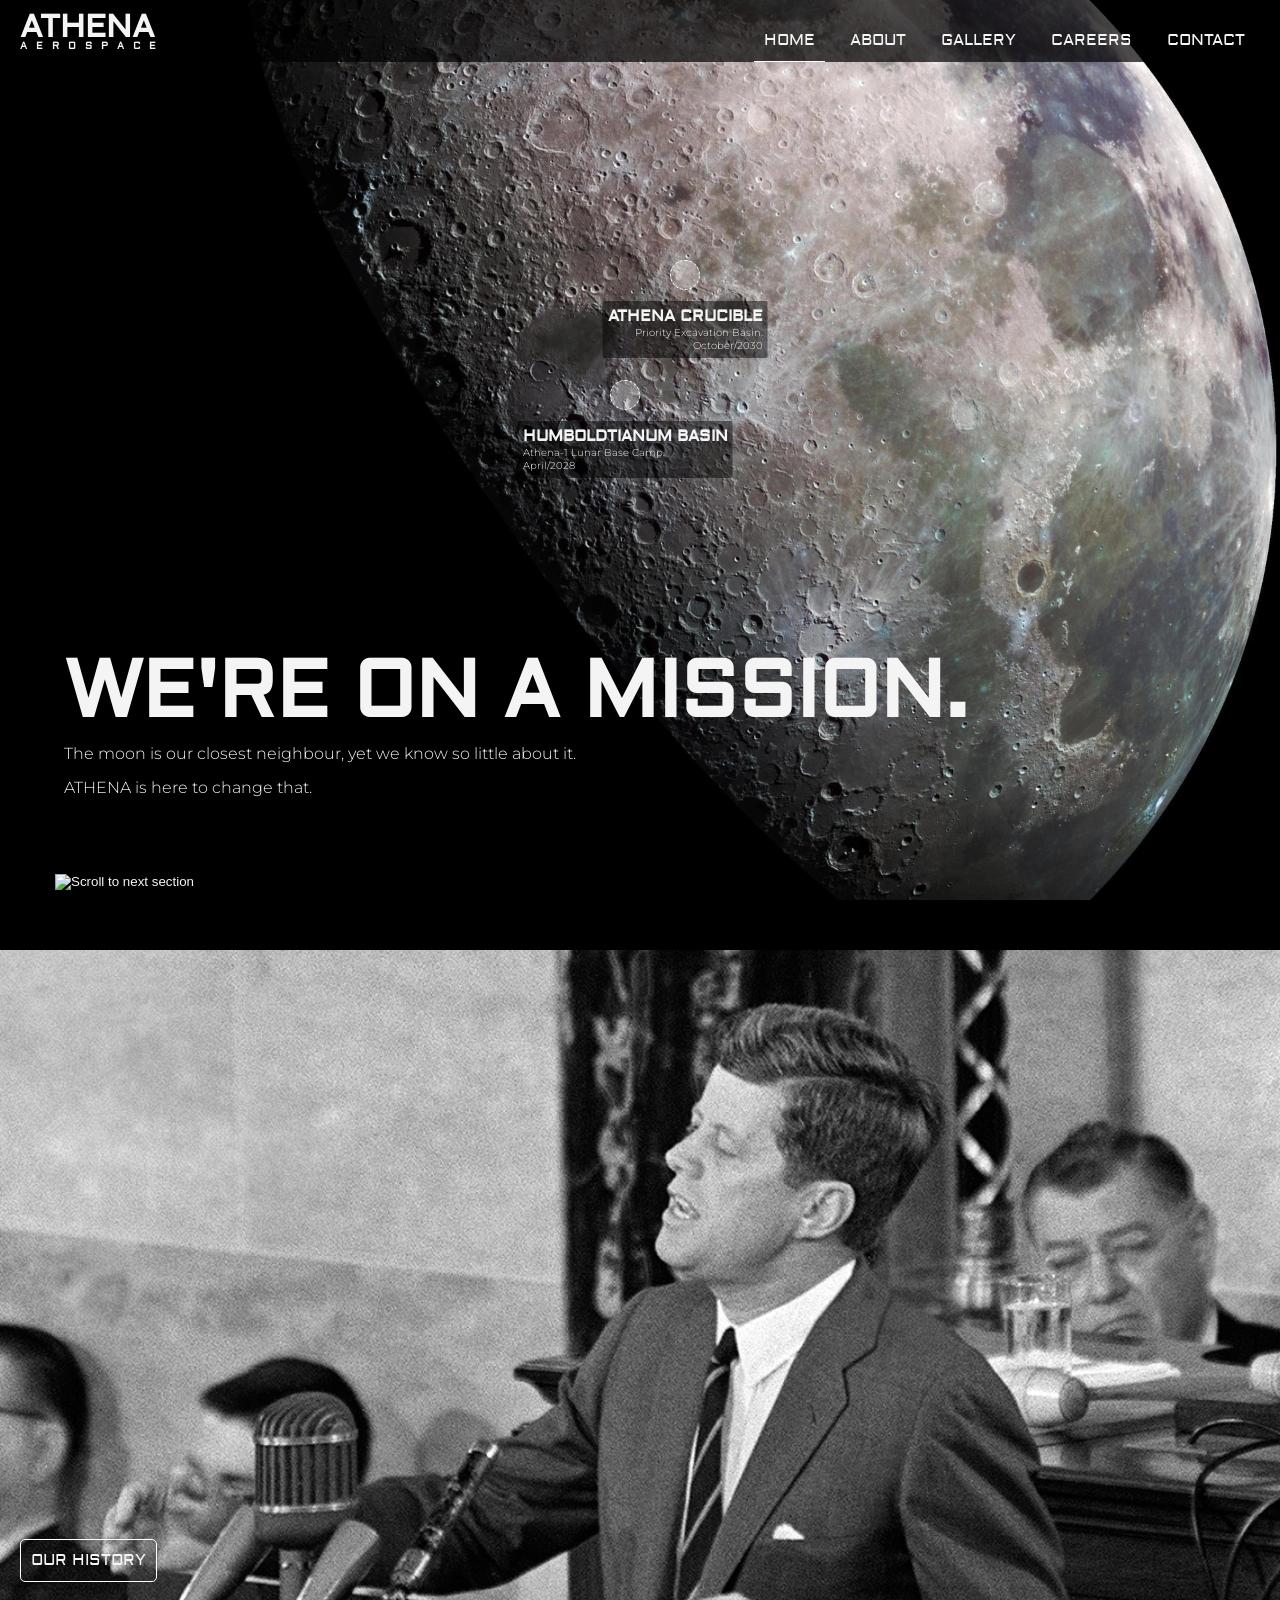
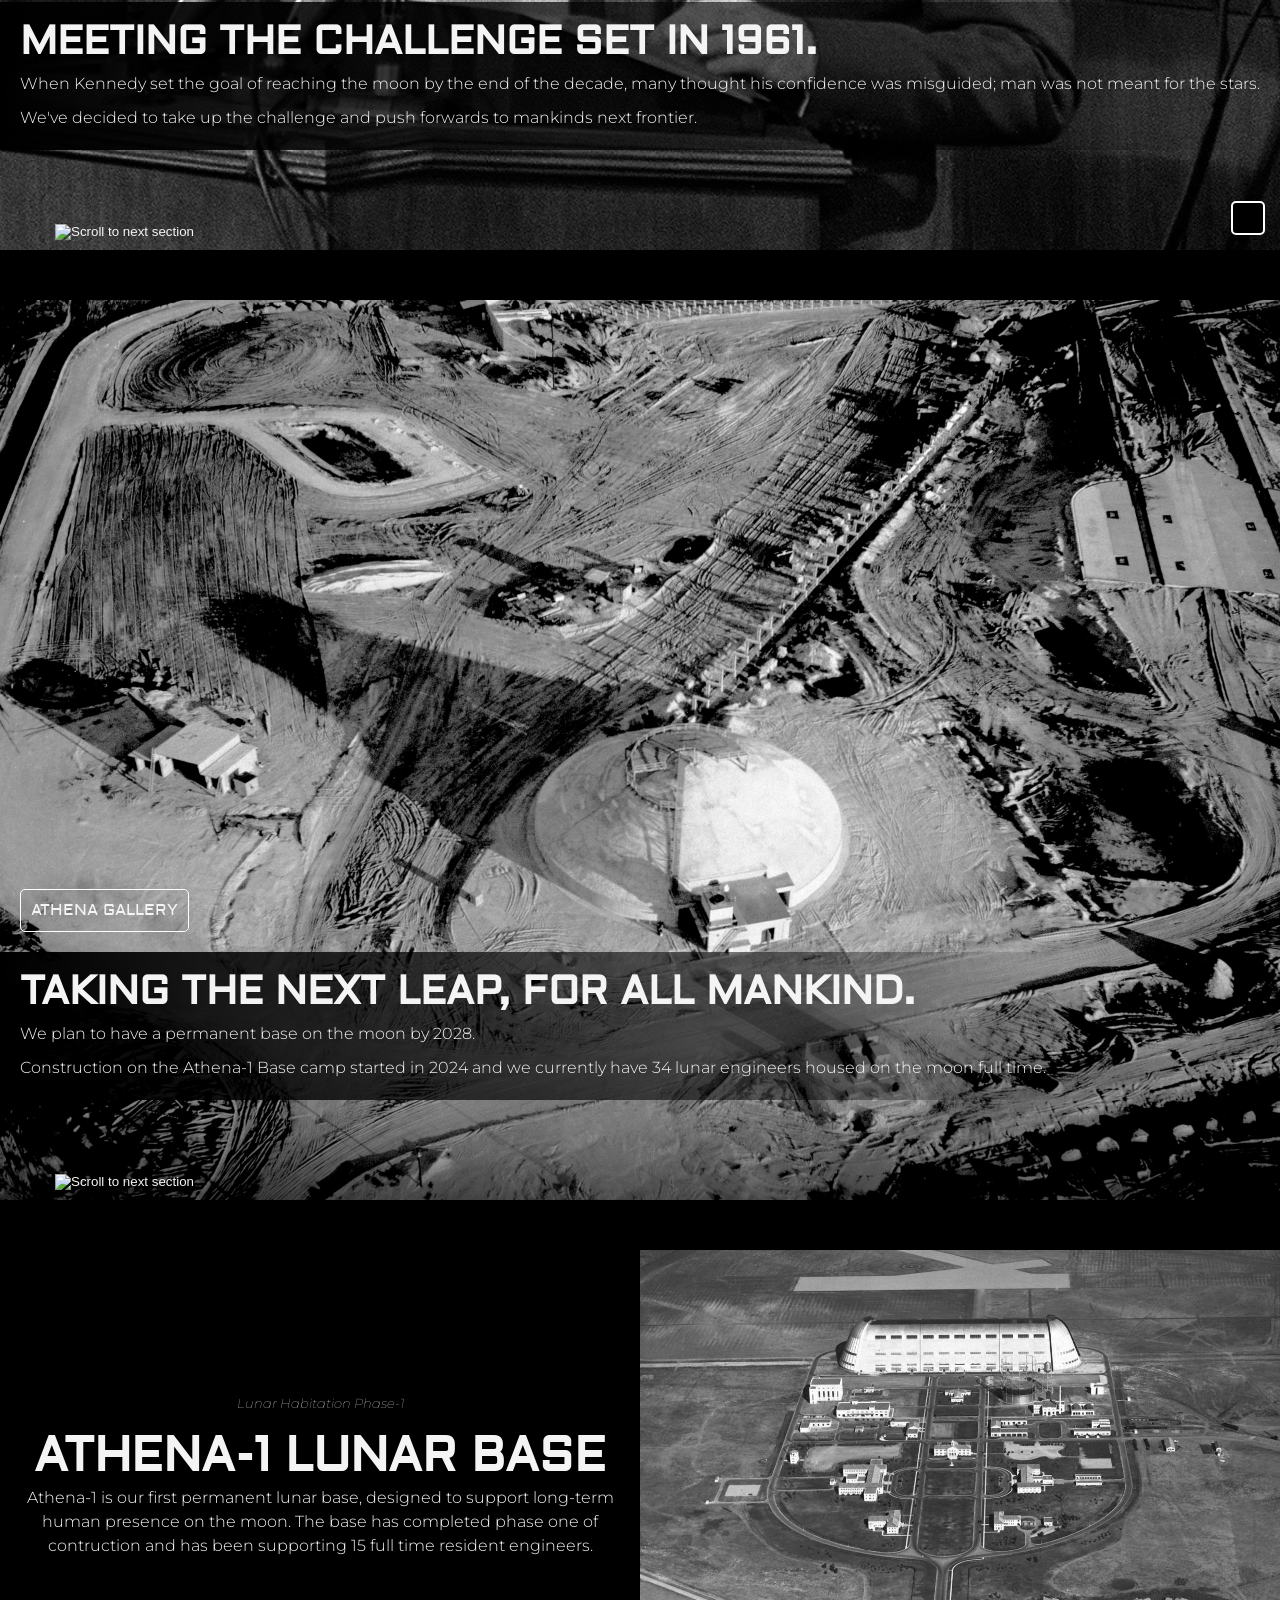
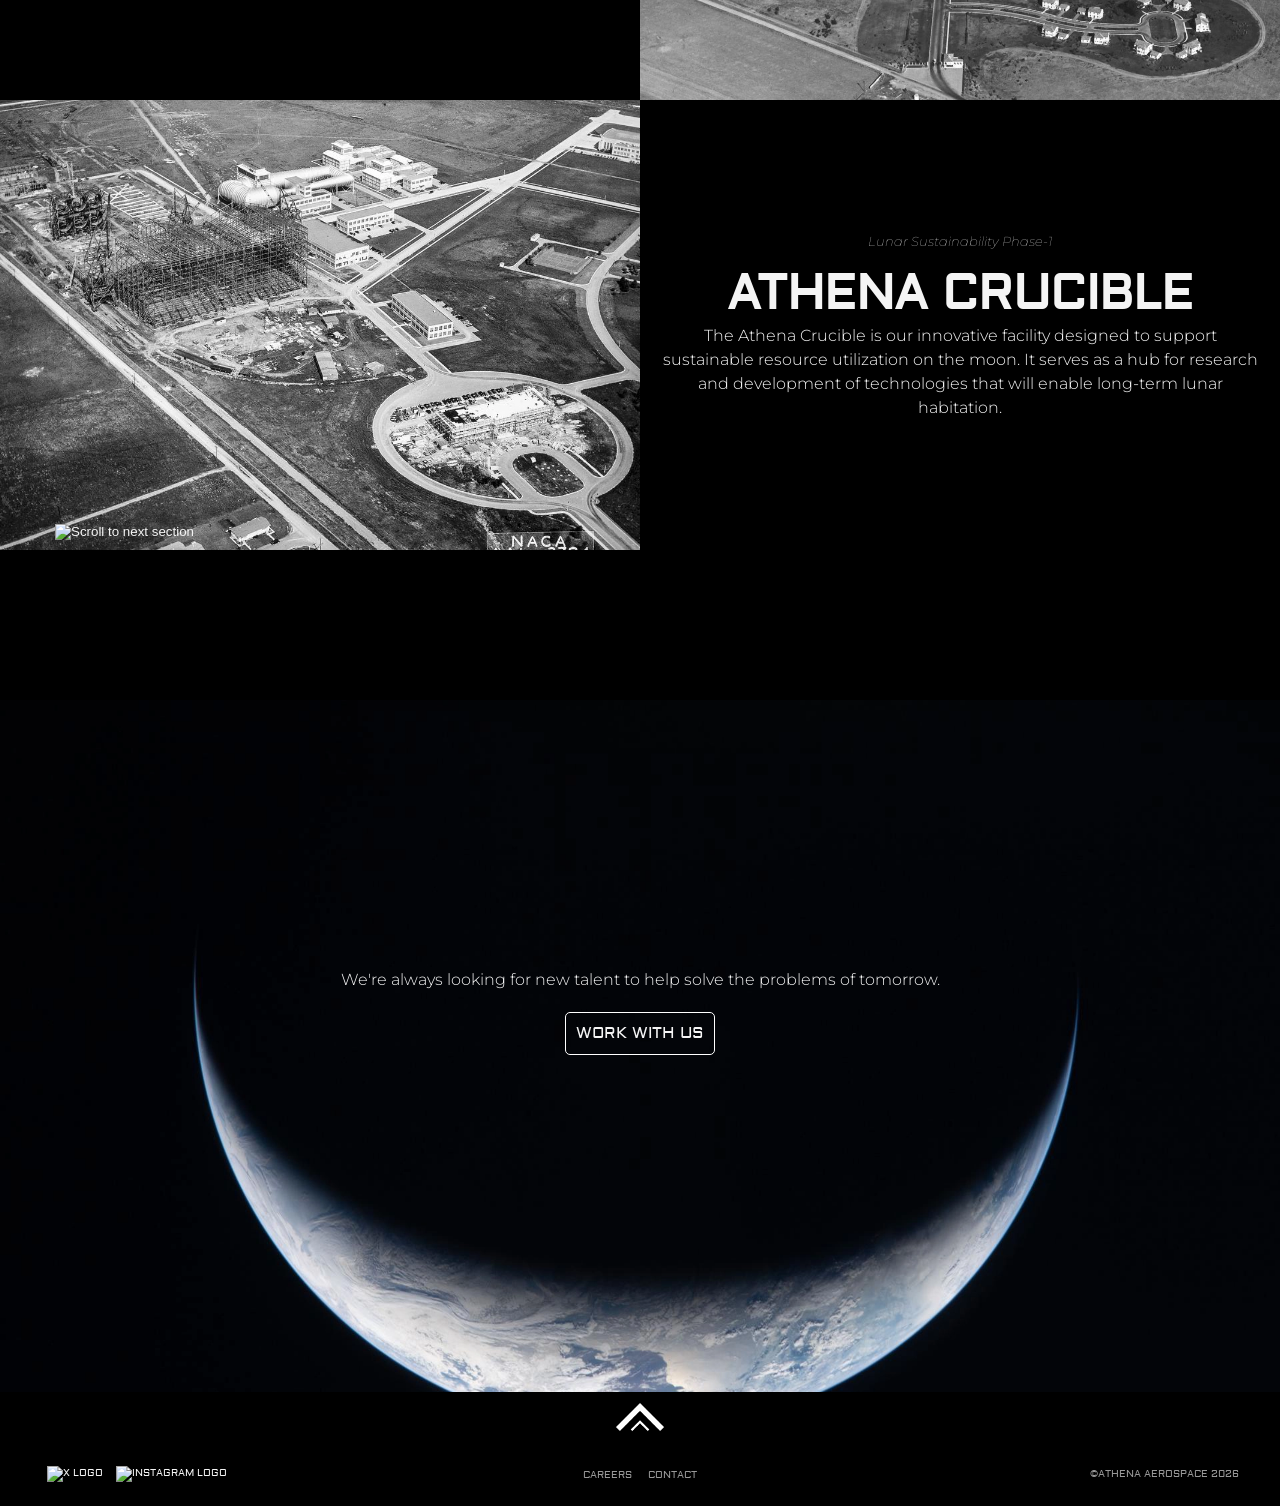
==== index.html @ 7fc5a7ca "refactor - rename site-wide.js to global.js. Tidy and add comments to Index.js and Global.js" ====
<!DOCTYPE html>
<html lang="en">

<head>
    <title>Project Athena</title>
    <meta charset="UTF-8">
    <meta name="viewport" content="width=device-width, initial-scale=1.0">

    <link rel="stylesheet" href="assets/css/index.css">
    <link rel="stylesheet" href="assets/css/style.css">
    <link
        href="https://fonts.googleapis.com/css2?family=Montserrat:ital,wght@0,100..900;1,100..900&family=Aldrich&display=swap"
        rel="stylesheet">


    <meta name="author" content="Project Athena">
    <meta name="keywords" content="">
    <meta name="description" content="">

    <script src="https://kit.fontawesome.com/6f68c772bb.js" crossorigin="anonymous" defer></script>

    <script src="assets/js/global.js" defer></script>
    <script src="assets/js/index.js" defer></script>
    

</head>

<body>
    <nav>
        <a id="nav-logo" href="index.html">
            <h2>Athena</h2>
            <h3>Aerospace</h3>
        </a>
        <div id="navigation">
            <ul>
                <li><a class="active-link" href="#home-top">Home</a></li>
                <li><a href="about.html">About</a></li>
                <li><a href="gallery.html">Gallery</a></li>
                <li><a href="careers.html">Careers</a></li>
                <li><a href="contact.html">Contact</a></li>
            </ul>

        </div>
        <div id="mobile-nav-toggle" role="button" aria-label="Toggle Navigation Menu">
            <i class="fa-solid fa-bars"></i>
        </div>
    </nav>
    <main id="main-content-container">
        <header id="home-top">

            <div id="base-location-container">
                <div id="base-two-location">
                    <button id="base-two-location-circle" aria-label="Athena Crucible button">
                        <!--circle indicator-->
                    </button>
                    <div class="base-details">
                        <h4>Athena Crucible</h4>
                        <p>Priority Excavation Basin.</p>
                        <p>October/2030</p>
                    </div>
                </div>
                <div id="base-one-location">
                    <button id="base-one-location-circle" aria-label="Athena-1 Lunar Base button">
                        <!--circle indicator-->
                    </button>
                    <div class="base-details">
                        <h4>Humboldtianum Basin</h4>
                        <p>Athena-1 Lunar Base Camp.</p>
                        <p>April/2028</p>
                    </div>
                </div>

            </div>
            <article id="header-title">
                <h1>We're on a mission.</h1>
                <p>The moon is our closest neighbour, yet we know so little about it. </p>
                <p>ATHENA is here to change that.</p>
            </article>
            <button class="scroll-arrow-button" aria-label="Scroll to next panel"><img id="arrow-one" class="scroll-arrow" data-next-panel="panel-one"
                    src="assets/images/scroll-arrow.png" alt="Scroll to next section"> </button>
        </header>

        <section id="panel-one">
            <h2 class="hidden">John F. Kennedy Space Speech in 1961</h2>

            <div id="controls-feedback-overlay">
                <div id="skip-text" class="hidden-element">+10s</div>
                <div id="volume-plus" class="hidden-element">+</div>
                <div id="volume-minus" class="hidden-element">-</div>
            </div>

            <div id="kennedy-video-button-container">
                <div id="video-controls" class="hidden">
                    <button id="volume-up" class="video-control-class"> <i class="fa-solid fa-volume-up"></i></button>
                    <button id="volume-down" class="video-control-class"><i
                            class="fa-solid fa-volume-down"></i></button>
                    <button id="skip-forward" class="video-control-class"> <i
                            class="fa-solid fa-clock-rotate-left fa-flip-horizontal"></i></button>
                </div>
                <button id="video-playback-toggle-button" aria-label="Video playback toggle button">
                    <span id="play-icon" class="fa-solid fa-play"></span>
                    <span id="stop-icon" class="fa-solid fa-pause hidden-element"></span>
                </button>
            </div>
            <a href="about.html" id="kennedy-button" class="button-class">Our History <i
                    class="fa-solid fa-arrow-right"></i></a>

            <article id="kennedy-reference-content">
                <h2>Meeting the challenge set in 1961.</h2>
                <p>
                    When Kennedy set the goal of reaching the moon by the end
                    of the decade, many thought his confidence was misguided; man was
                    not meant for the stars. </p>
                <p>We've decided to take up the challenge and push forwards to mankinds next frontier.</p>
            </article>
            <div id="kennedy-picture" role="presentation"></div>
            <video muted loop id="kennedy-video">
                <source src="assets/videos/kennedy.mp4" type="video/mp4">
                Your browser doesn't support the HTML5 video tag. Please update your browser or use an alternative.
            </video>
            <button class="scroll-arrow-button" aria-label="Scroll to next panel"><img id="arrow-three"
                    class="scroll-arrow" data-next-panel="panel-two" src="assets/images/scroll-arrow.png"
                    alt="Scroll to next section"></button>


        </section>

        <section id="panel-two">

            <a href="gallery.html" id="gallery-button" class="button-class">Athena Gallery <i
                    class="fa-solid fa-arrow-right"></i></a>
            <article id="panel-two-content">
                <h2>Taking the next leap, for all mankind.</h2>
                <p>We plan to have a permanent base on the moon by 2028.</p>
                <p>Construction on the Athena-1 Base camp started in 2024 and we currently have 34 lunar
                    engineers housed on the moon full time.
                </p>
            </article>

            <button class="scroll-arrow-button" aria-label="Scroll to next panel"><img id="arrow-two"
                    class="scroll-arrow" data-next-panel="panel-three" src="assets/images/scroll-arrow.png"
                    alt="Scroll to next section"></button>

        </section>

        <section id="panel-three">


            <div class="base-info" id="athena-base-image" tabindex="0">
                <div class="info-panel">
                    <p>The main habitation module consists of living quarters, sanitation facilities, social spaces and
                        exercise areas.</p>
                </div>
                <button id="optional-arrow" class="scroll-arrow-button" aria-label="Scroll to next panel"><img
                        id="arrow-five" class="scroll-arrow" data-next-panel="athena-crucible-text"
                        src="assets/images/scroll-arrow.png" alt="Scroll to next section"></button>


            </div>

            <div class="base-info" id="athena-base-text">
                <article>
                    <p class="phase-text">Lunar Habitation Phase-1</p>
                    <h3>Athena-1 Lunar Base</h3>
                    <p>Athena-1 is our first permanent lunar base, designed to support long-term human presence on the
                        moon. The base has completed phase one of contruction and has been supporting
                        15 full time resident engineers.</p>
                </article>

            </div>
            <div class="base-info" id="athena-crucible-text" >

                <article>
                    <p class="phase-text">Lunar Sustainability Phase-1</p>
                    <h3>Athena Crucible</h3>
                    <p>The Athena Crucible is our innovative facility designed to support sustainable resource
                        utilization on the moon. It serves as a hub for research and development of technologies that
                        will enable long-term lunar habitation.</p>
                </article>
            </div>
            <div class="base-info" id="athena-crucible-image" tabindex="0">
                <div class="info-panel">
                    <p>The Athena Crucible is our future mining facility that will help to sustain industry on the moon.
                        Plans include resource export, sending rare minerals back to Earth.</p>
                </div>
            </div>
            <button class="scroll-arrow-button" aria-label="Scroll to next panel"><img id="arrow-four"
                    class="scroll-arrow" data-next-panel="panel-four" src="assets/images/scroll-arrow.png"
                    alt="Scroll to next section"></button>


        </section>
        <section id="panel-four" aria-roledescription="presentation">

            <article id="panel-four-content">
                <p>We're always looking for new talent to help solve the problems of tomorrow.</p>
                <a href="careers.html" class="button-class">Work with us <i class="fa-solid fa-arrow-right"></i></a>
            </article>

        </section>

        <button id="footer-up-arrow" aria-label="Scroll to top" class="scroll-arrow" data-next-panel="home-top">
            <img src="assets/images/scroll-up-arrow.webp" alt="Arrow pointing upwards">
        </button>

    </main>
    <footer>
        <div id="footer-content">
            <div id="social-links-holder">
                <a href="https://www.x.com" target="_blank" rel="noopener"><img id="x-logo" src="assets/images/social-logos/x-logo.svg" alt="X Logo"></a>
                <a href="https://www.instagram.com" target="_blank" rel="noopener"><img id="instagram-logo" src="assets/images/social-logos/instagram-logo.svg" alt="Instagram Logo"></a>
            </div>
            <div id="footer-links">
                <ul>
                    <li><a href="careers.html">Careers</a></li>
                    <li><a href="contact.html">Contact</a></li>
                </ul>
            </div>
            <div id="copyright-holder">
                <p>©Athena Aerospace 2026</p>
            </div>
        </div>
    </footer>
</body>

</html>
---- assets/css/index.css ----
/* =====================
   HEADER
===================== */
header {
    background-image: url("../images/large-moon.webp");
    background-color: black;
    background-size: cover;
    height: 100vh;
    min-height: 560px;
    background-position: center;
    position: relative;
    z-index: 1;
    display: flex;
    justify-content: center;
    align-items: end;
    flex-direction: row;
    padding: 0 5%;
}

#header-title {
    display: flex;
    flex-direction: column;
    align-items: flex-start;
    margin-bottom: 100px;
    width: 288px;
    flex: 1;
}

#header-title>h1 {
    font-size: 3.5rem;
    margin-bottom: 0;
    line-height: 60px;
}

#header-title>h3 {
    line-height: 20px;
    font-size: .8rem;
}

#header-title p,
#panel-two p,
#panel-one p {
    text-align: left;
    font-size: 100%;
    width: 100%;
    margin-top: 10px;
}

/* =====================
   BASE LOCATION
===================== */
#base-location-container {
    width: 200px;
    position: absolute;
    height: 200px;
    bottom: 50%;
}

#base-one-location {
    position: absolute;
    top: 130px;
    left: 70px;
}

#base-two-location {
    position: absolute;
    right: 40px;
    top: 10px;
    text-align: right;
}

#base-one-location-circle,
#base-two-location-circle {
    transform-origin: center;
    width: 30px;
    height: 30px;
    border-radius: 50%;
    background: rgba(255, 255, 255, .3);
    border: 1px dashed white;
    animation: rotateLocator 12s infinite linear;
    transition: .8s;
    cursor: pointer;
}

#base-one-location-circle:hover,
#base-two-location-circle:hover {
    scale: 1.5;
}
#base-one-location-circle:focus-visible,
#base-two-location-circle:focus-visible{
    scale: 1.5;
    background-color:rgb(255, 255, 219);
}
.base-details {
    position: absolute;
    width: max-content;
    margin-top: 8px;
    background: #0000007d;
    padding: 5px;
    border-radius: 2px;
    left: 50%;
    translate: -50% 0;
}

.base-details p {
    font-size: .6rem;
    line-height: .8rem;
}

@keyframes rotateLocator {
    0% {
        transform: rotateZ(0deg);
    }

    100% {
        transform: rotateZ(360deg);
    }
}

/* =====================
   SCROLL ARROWS
===================== */
.scroll-arrow-button {
    position: absolute;
    bottom: 0;
    left: 50px;
    z-index: 50;
    border-radius:10px;
    padding:0 5px;
}
.scroll-arrow-button:focus-visible{
    background-color: rgb(77, 77, 77);
}
.scroll-arrow {
    text-align: center;
    margin: auto;
    padding: 10px 0;
    animation-name: slideArrow;
    animation-iteration-count: infinite;
    animation-duration: 2s;
    z-index: 70;
    width: 50px;
}

.scroll-arrow>img {
    width: 50px;
}

#footer-up-arrow.scroll-arrow {
    display: flex;
    justify-content: center;
    position: relative;
    left: 0;
}
#footer-up-arrow:focus-visible{
    background-color: rgb(77, 77, 77);
}
#footer-up-arrow img {
    max-width: 50px;
}

@keyframes slideArrow {
    0% {
        bottom: 5px;
        opacity: 0;
    }

    50% {
        opacity: 1;
    }

    100% {
        bottom: 0;
        opacity: 0;
    }
}

#panel-one,
#panel-two,
#panel-three, #panel-four {
    margin-top: 50px;

}

/* =====================
   PANEL ONE (KENNEDY)
===================== */
#panel-one {
    background-color: black;
    height: 100svh;
    overflow: hidden;
    position: relative;
    display: flex;
    justify-content: end;
    flex-direction: column;
    align-items: flex-start;
}

#kennedy-video {
    position: absolute;
    min-height: 100%;
    top: 0;
    left: 50%;
    transform: translateX(-50%);
    z-index: 1;
    object-fit: cover;
}

#kennedy-picture {
    position: absolute;
    z-index: 3;
    width: 100%;
    height: 100%;
    background-image: url("../images/kennedy.webp");
    background-position: center;
    background-size: cover;
    transition: .9s;
}

#kennedy-reference-content {
    padding: 20px;
    display: flex;
    flex-direction: column;
    align-items: flex-start;
    margin-bottom: 100px;
    width: fit-content;
    background: linear-gradient(90deg, rgba(0, 0, 0, 1) 0%, rgba(0, 0, 0, 0.46) 76%, rgba(0, 0, 0, 0) 100%);
    z-index: 4;
    transition: 1s;
}

#kennedy-reference-content h2 {
    font-size: 250%;
    line-height: 40px;
}

#kennedy-button {
    z-index: 4;
    transition: 1.8s;
}

#kennedy-video-button-container {
    z-index: 4;
    position: absolute;
    right: 15px;
    bottom: 15px;
    transition: 1s;
}

#video-controls {
    z-index: 4;
    display: flex;
    flex-direction: column;
    align-items: center;
    background: #000000;
    border-radius: 10px 10px 0 0;
}

#video-playback-toggle-button {
    padding: 15px;
    font-size: 120%;
    border: 2px solid white;
    border-radius: 5px;
    background: #000000;
}
#video-playback-toggle-button:focus-visible{
    background-color:rgb(178, 178, 178);
    
}
#video-playback-toggle-button.pressed-control {
    background-color: rgba(255, 255, 255, 1);
    color: black;
    border: 1px solid white;
}

.video-control-class {
    display: block;
    padding: 10px;
    text-decoration: none;
    border: 1px solid white;
    border-radius: 5px;
    background-color: rgba(255, 255, 255, 0);
    transition: 0.6s;
    text-align: center;
    font-size: 1rem;
    text-transform: uppercase;
    font-family: "Aldrich", "Verdana", sans-serif;
    margin: 10px 0;
}
.video-control-class:focus-visible{
    background-color:#d0d0d0;
}
#video-controls.hidden {
    display: none;
}

#controls-feedback-overlay {
    position: absolute;
    display: flex;
    left: 0;
    top: 0;
    width: 100%;
    height: 100%;
    z-index: 2;
    opacity: 0;
    background-color: rgba(0, 0, 0, 0.7);
    justify-content: center;
    align-items: center;
}

.overlay-animation {
    animation: video-overlay 1.2s;
}

#skip-text,
#volume-plus,
#volume-minus {
    font-family: "Aldrich", "Verdana", sans-serif;
    font-size: 300%;
}

@keyframes video-overlay {
    0% {
        opacity: 0;
    }

    50% {
        opacity: 1;
    }

    100% {
        opacity: 0;
    }
}

/* =====================
   PANEL TWO
===================== */
#panel-two {
    background-image: url("../images/moon-construction.webp");
    background-position: center top;
    background-color: black;
    background-size: cover;
    height: 100svh;
    background-repeat: no-repeat;
    position: relative;
    display: flex;
    flex-direction: column;
    align-items: flex-start;
    justify-content: end;
    overflow: hidden;
}

#panel-two h2 {
    font-size: 250%;
    line-height: 40px;
}

#panel-two-content {
    padding: 20px;
    display: flex;
    flex-direction: column;
    align-items: flex-start;
    margin-bottom: 100px;
    width: fit-content;
    background: linear-gradient(90deg, rgba(0, 0, 0, 1) 0%, rgba(0, 0, 0, 0.46) 76%, rgba(0, 0, 0, 0) 100%);
}

/* =====================
   PANEL THREE
===================== */
#panel-three {
    background-color: black;
    display: flex;
    flex-direction: row;
    flex-wrap: wrap;
    position: relative;
}

#panel-three .base-info {
    flex-basis: 100%;
    height: 50svh;
    font-weight: bold;
    text-align: center;
    overflow: hidden;
    display: flex;
    justify-content: center;
    align-items: center;
}

#panel-three img {
    max-width: 100%;
}

#panel-three h3 {
    font-size: 300%;
}

#panel-three article {
    padding: 20px;
}

#athena-base-text {
    order: 0;
    padding-top: 90px;
}

#athena-base-image {
    order: 1;
    background: url("../images/athena-base.webp") #000000;
    background-size: cover;
    background-position: center;
    position: relative;
}

#athena-crucible-text {
    order: 2;
    padding-top: 90px;
}

#athena-crucible-image {
    order: 3;
    background: url("../images/mining-site.webp") #000000;
    background-size: cover;
    background-position: center;
    position: relative;

}
.info-panel {
    background-color: white;
    color: black;
    padding: 10px;
    height: 100%;
    width: 50%;
    position: absolute;
    display: flex;
    align-items: center;
    transition: 1s;
    font-size: .8rem;
}

.info-panel>p {
    color: black;
}

#athena-base-image .info-panel {
    right: -50%;
    text-align: left;
}
#athena-base-image:focus-visible .info-panel,
#athena-base-image:hover .info-panel {
    right: 0;
}

#athena-crucible-image .info-panel {
    left: -50%;
    text-align: right;
}
#athena-crucible-image:focus-visible .info-panel,
#athena-crucible-image:hover .info-panel {
    left: 0;
}

.phase-text {
    margin-bottom: 10px;
    font-style: italic;
    font-size: 80%;
    font-weight: 100;
}

/* =====================
   PANEL FOUR
===================== */
#panel-four {
    background-image: url("../images/earth-sliver.webp");
    background-color: black;
    background-size: cover;
    min-height: 88svh;
    background-repeat: no-repeat;
    display: flex;
    flex-direction: column;
    justify-content: center;
    align-items: center;
    background-position-x: center;
    background-position-y: 100px;
}

#panel-four-content {
    margin-top: 100px;
    padding: 20px;
    display: flex;
    flex-direction: column;
    align-items: center;
    max-width: 90%;
}

#panel-four-content>h2 {
    margin-bottom: 20px;
}

#panel-four-content>p {
    margin-top: 50px;
    text-align: center;
}

/* =====================
   UTILITY CLASSES
===================== */
.hidden-element {
    display: none;
}

.visible-element {
    display: block;
}

.slide-out-x {
    transform: translateX(-100%);
    opacity: 0;
}

.slide-in-x {
    transform: translateX(0);
    opacity: 1;
}

.slide-out-y {
    transform: translateY(-100%);
    opacity: 0;
}

.slide-in-y {
    transform: translateY(0);
    opacity: 1;
}



/* =====================
   MEDIA QUERIES
===================== */
@media (min-width: 768px) {
    #header-title>h1 {
        font-size: 5rem;
        line-height: 5rem;
    }

    #panel-four-content {
        margin-top: 0;
        max-width: 60%;
    }

    #panel-four-content>p {
        margin-top: 50px;
        text-align: center;
    }

    #panel-four {
        justify-content: center;
    }

    #panel-three .base-info {
        flex-basis: 50%;
    }

    #athena-base-text {
        order: 0;
        padding-top: 0;
    }

    #athena-base-image {
        order: 1;
    }

    #athena-crucible-text {
        order: 3;
        padding-top: 0;
    }

    #athena-crucible-image {
        order: 2;
    }

    #arrow-five {
        display: none;
      
    }
}

@media (min-width: 1440px) {
    #panel-four {
        background-position-y: -100px;
    }
}
---- assets/css/style.css ----
/* =====================
   RESET
===================== */
* {
    padding: 0;
    margin: 0;
    box-sizing: border-box;
    color: #F4F4F4;
}

/* =====================
   BODY
===================== */
body {
    margin: 0;
    padding: 0;
    min-height: 100vh;
    background-color: black;
    display: flex;
    flex-direction: column;
    align-items: center;
    font-family: "Montserrat", "Verdana", sans-serif;
}

/* =====================
   TYPOGRAPHY
===================== */
h1,
h2,
h3,
h4,
h5 {
    font-family: "Aldrich", "Verdana", sans-serif;
    text-transform: uppercase;
}

h2 {
    font-size: 2rem;
    line-height: 2.2rem;
}

p {
    font-family: "Montserrat", "Verdana", sans-serif;
    line-height: 1.5rem;
    font-weight: 300;
    margin: 0;
}

a {
    color: #F4F4F4;
}

blockquote {
    font-family: "Work Sans", "Verdana", sans-serif;
    font-size: 1rem;
}

blockquote > footer {
    background: none;
    text-align: right;
}
button {
    cursor: pointer;
    background: none;
    outline: none;
    border: none;
}

/* =====================
   LAYOUT
===================== */
main {
    flex: 1;
    max-width: 1440px;
    margin: auto;
    width:100%;
}
header{
    width:100%;
    max-width:1440px;
}

/* =====================
   FORMS
===================== */
input[type="text"],
input[type="email"],
textarea {
    padding: 10px;
}

/* =====================
   UTILITY
===================== */
.hidden {
    display: none;
}

/* =====================
   NAVIGATION
===================== */
nav {
    background-color: rgba(0, 0, 0, .7);
    position: fixed;
    width: 100vw;
    max-width: 1440px;
    margin: auto;
    display: flex;
    justify-content: space-between;
    align-items: center;
    padding: 20px;
    font-family: "Aldrich", "Verdana", sans-serif;
    text-transform: uppercase;
    z-index: 80;
}

nav > a {
    text-decoration: none;
}
#nav-logo:focus-visible{
    background-color: rgb(77, 77, 77);
}
#navigation {
    width: 100%;
    position: absolute;
    top: 100%;
    left: 0;
    background: rgba(0, 0, 0, .7);
    display: none;
}

#navigation.nav-open {
    display: block;
}

#navigation > ul {
    list-style: none;
    margin-bottom: 0;
}

#navigation a {
    display: block;
    color: inherit;
    text-decoration: none;
    padding: 10px;
    font-size: 1rem;
    font-family: "Aldrich", "Verdana", sans-serif;
    text-transform: uppercase;
    transition: 0.5s;
}

nav li {
    text-align: left;
    padding: 10px 5px;
}

nav li:hover {
    background-color: rgba(255, 255, 255, 1);
    color: black;
}
nav a:focus-visible{
    background-color: rgb(77, 77, 77);
}
#mobile-nav-toggle {
    font-size: 200%;
}

a.active-link::before {
    content: "> ";
}
nav h3{
    font-size: .6rem;
    letter-spacing: 9px;
    text-align: center;
    margin-top: -6px;
}
/* =====================
   BUTTONS
===================== */
.button-class {
    display: block;
    padding: 10px;
    border: 1px solid white;
    border-radius: 5px;
    background-color: rgba(255, 255, 255, 0);
    text-align: center;
    text-decoration: none;
    text-transform: uppercase;
    font-size: 1rem;
    font-family: "Aldrich", "Verdana", sans-serif;
    margin: 20px;
    transition: 0.6s;
}

.button-class:visited {
    color: #F4F4F4;
}

.button-class:hover, .button-class:focus-visible {
    background-color: rgba(255, 255, 255, 1);
    color: black;
}


/* =====================
   FOOTER
===================== */
footer {
    width: 100%;
    max-width: 1440px;
    background-color: black;
    padding: 10px 0;
    font-family: "Aldrich", "Verdana", sans-serif;
    font-size: 0.8rem;
    text-align: center;
    text-transform: uppercase;
    color: rgb(152, 152, 152);
    z-index: 2;
}

footer a {
    text-decoration: none;
    color: rgb(152, 152, 152);
}

footer a:hover {
    text-decoration: underline;
}

footer li {
    list-style: none;
    display: inline;
    margin: 0 0.5vw;
}

#footer-content {
    display: flex;
    flex-flow: row wrap;
    justify-content: space-evenly;
    align-items: center;
    margin: 10px;
    gap: 10px;
}

#footer-content > div {
    width: 100%;
    font-size: 80%;
}

#footer-links > ul {
    padding: 0;
}

#social-links-holder {
    text-align: center;
    padding-left: 10px;
}

#instagram-logo,
#x-logo {
    vertical-align: middle;
    margin: 0 5px;
}
#x-logo {
    width: 20px;
}
#instagram-logo{
    width:30px;
}
#copyright-holder {
    text-align: center;
    padding-right: 10px;
}
footer p{
    color:rgb(152, 152, 152);
    font-family: "Aldrich", "Verdana", sans-serif;

}

/* =====================
   MEDIA QUERIES
===================== */
@media only screen and (min-width: 768px) {
    #footer-content {
        gap: 20px;
    }

    #footer-content > div {
        width: 30%;
    }

    #social-links-holder {
        text-align: left;
    }

    #copyright-holder {
        text-align: right;
    }
}

@media only screen and (min-width: 1024px) {
    nav {
        align-items: end;
        justify-content: space-between;
        padding: 0 20px;
    }
    #nav-logo{
        margin:10px 0;
    }
    #navigation {
        width: unset;
        position: static;
        top: unset;
        left: unset;
        background: unset;
        display: block;
    }

    #navigation > ul {
        list-style: none;
    }

    #navigation a {
        display: block;
    }

    nav li {
        display: inline-block;
        text-align: left;
        border-bottom: unset;
        padding: 0 5px;
    }

    nav li:hover {
        background-color: rgba(255, 255, 255, 1);
        color: black;
    }

    #mobile-nav-toggle {
        display: none;
    }

    a.active-link {
        text-decoration: none !important;
        border-bottom: 1px solid white;
    }

    a.active-link::before {
        content: "";
    }
}
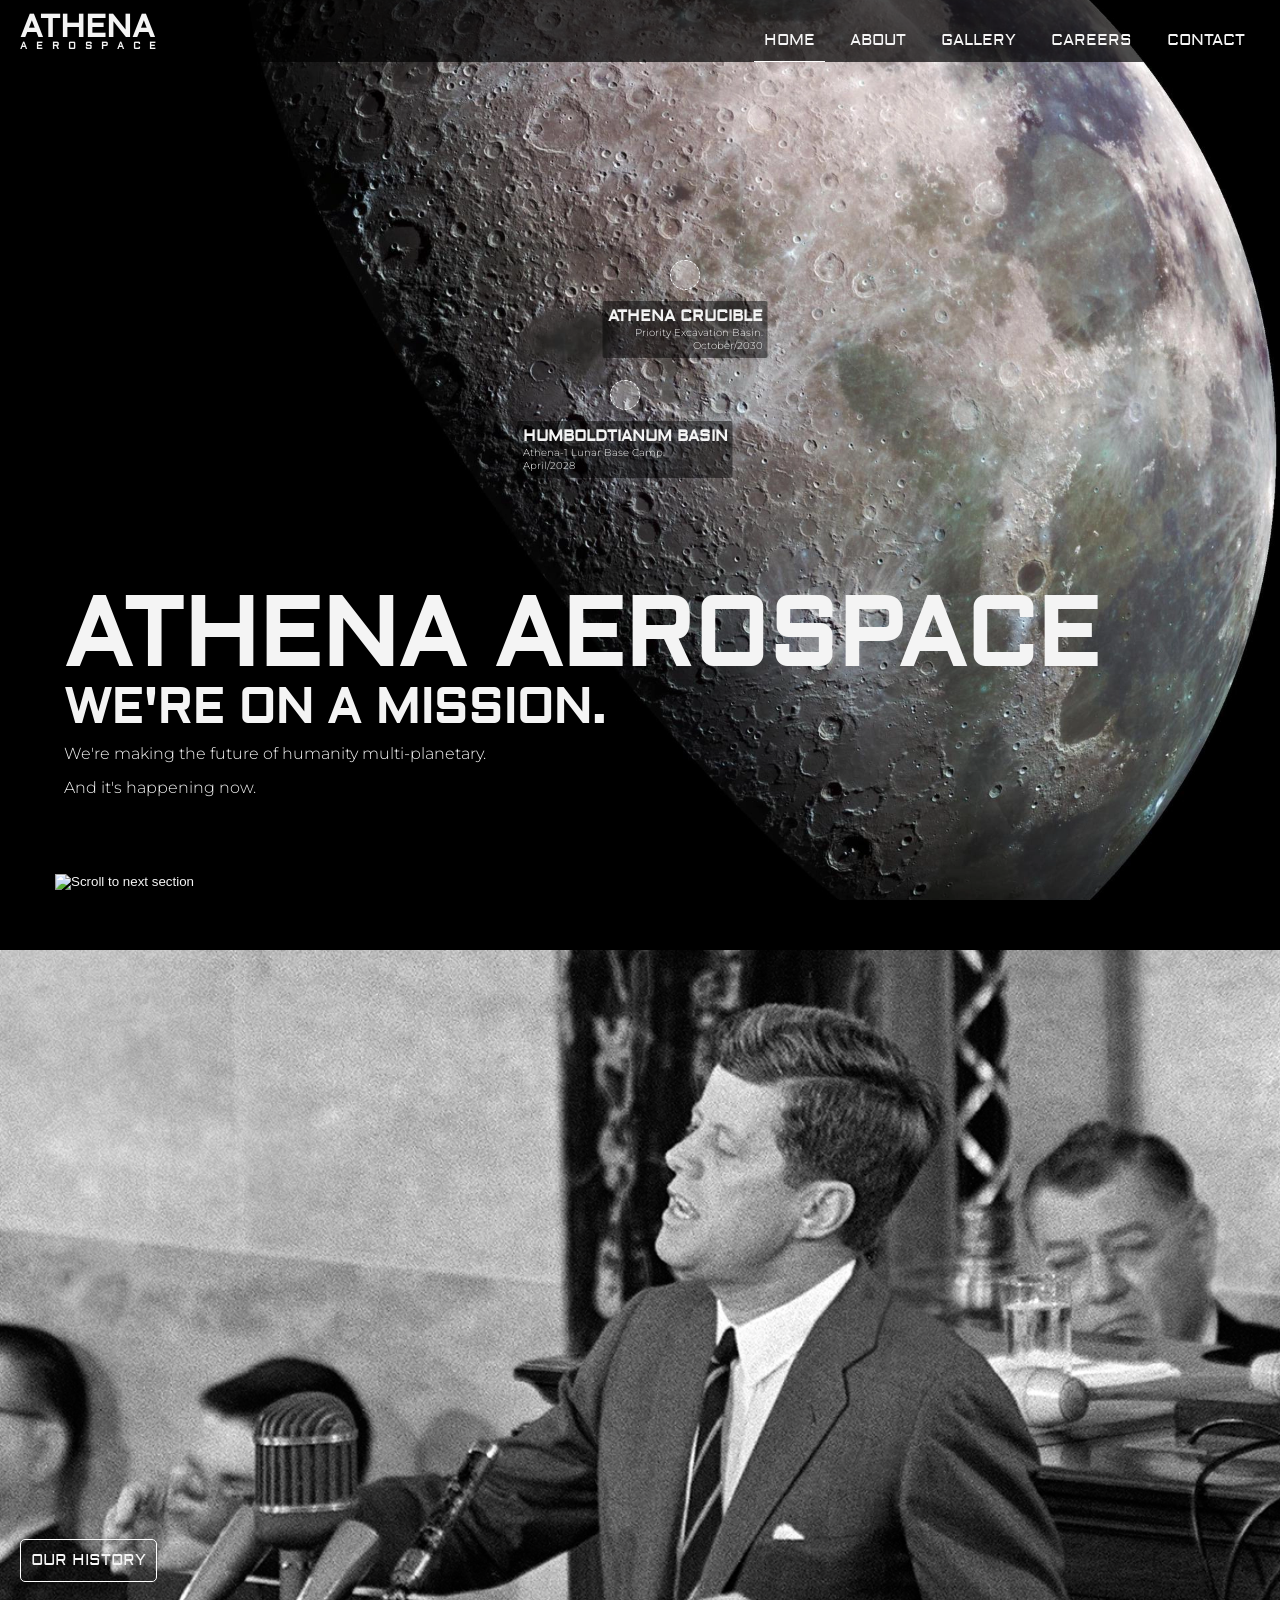
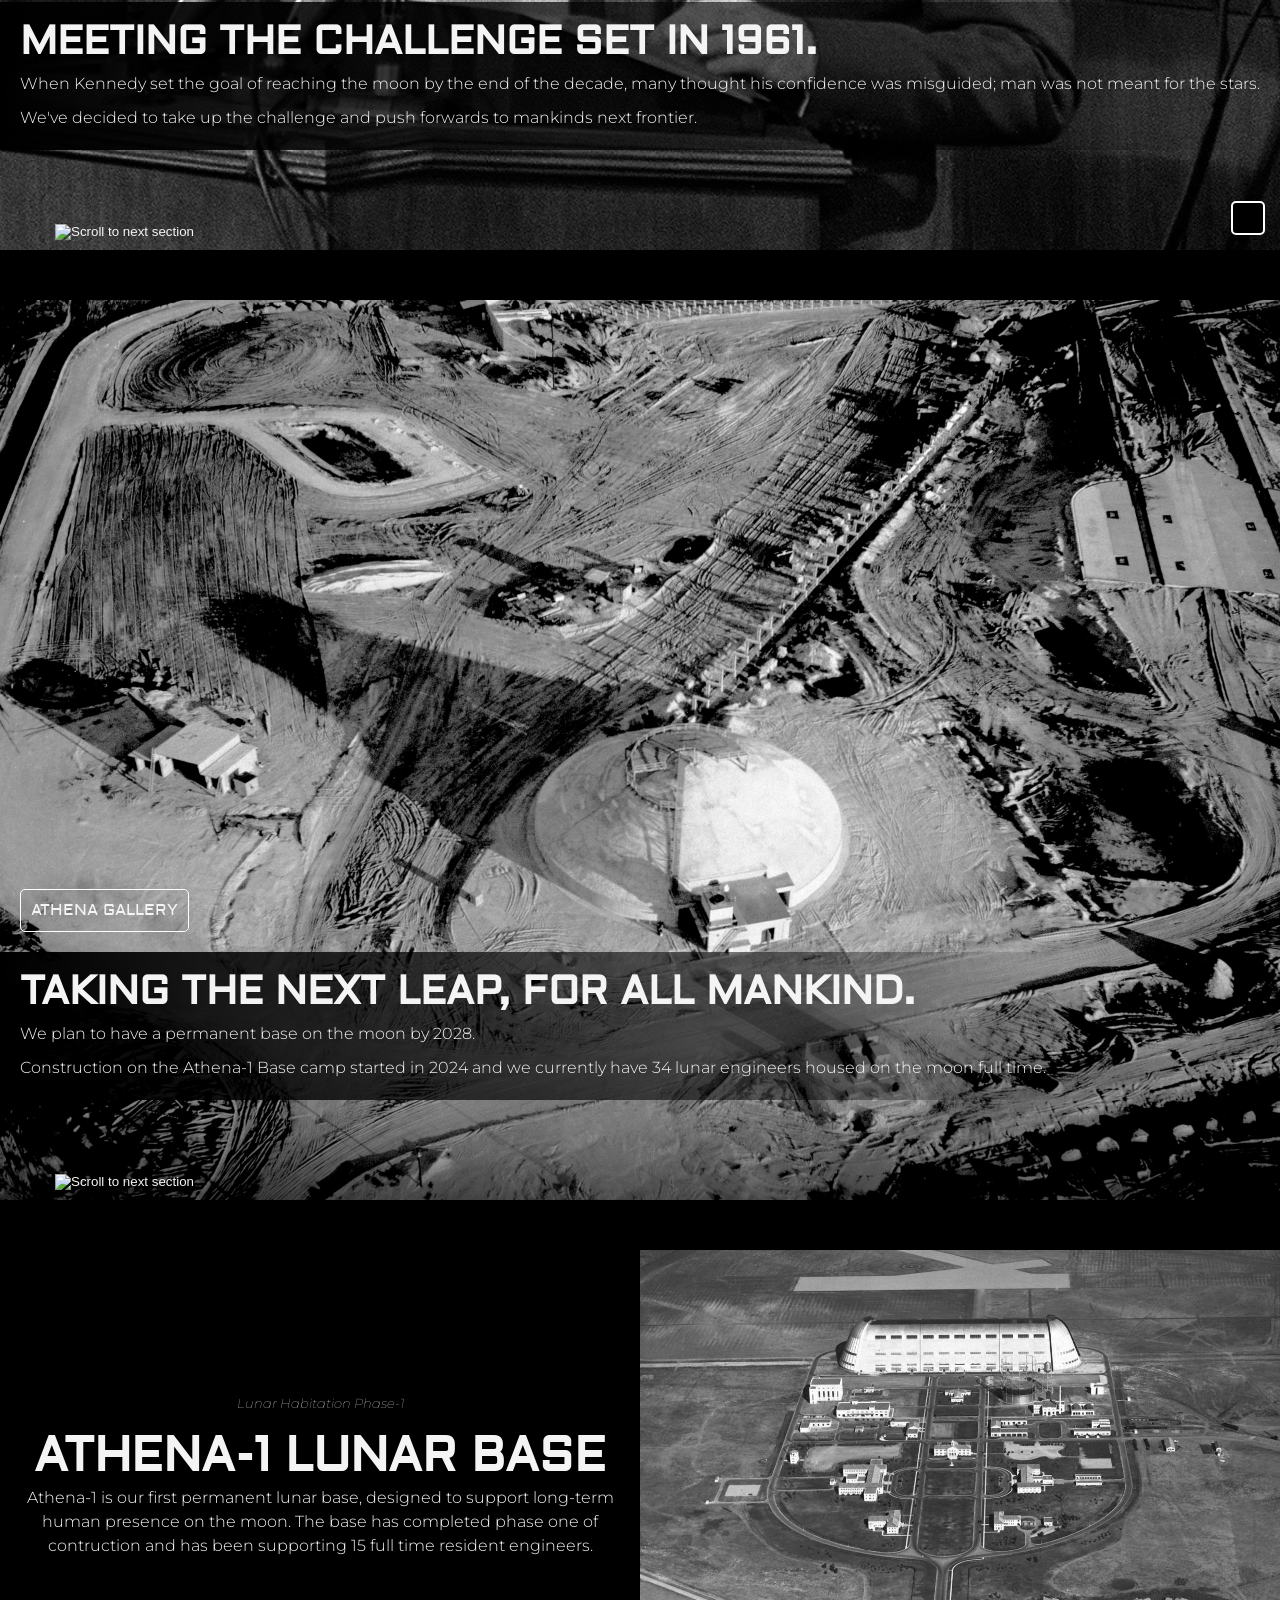
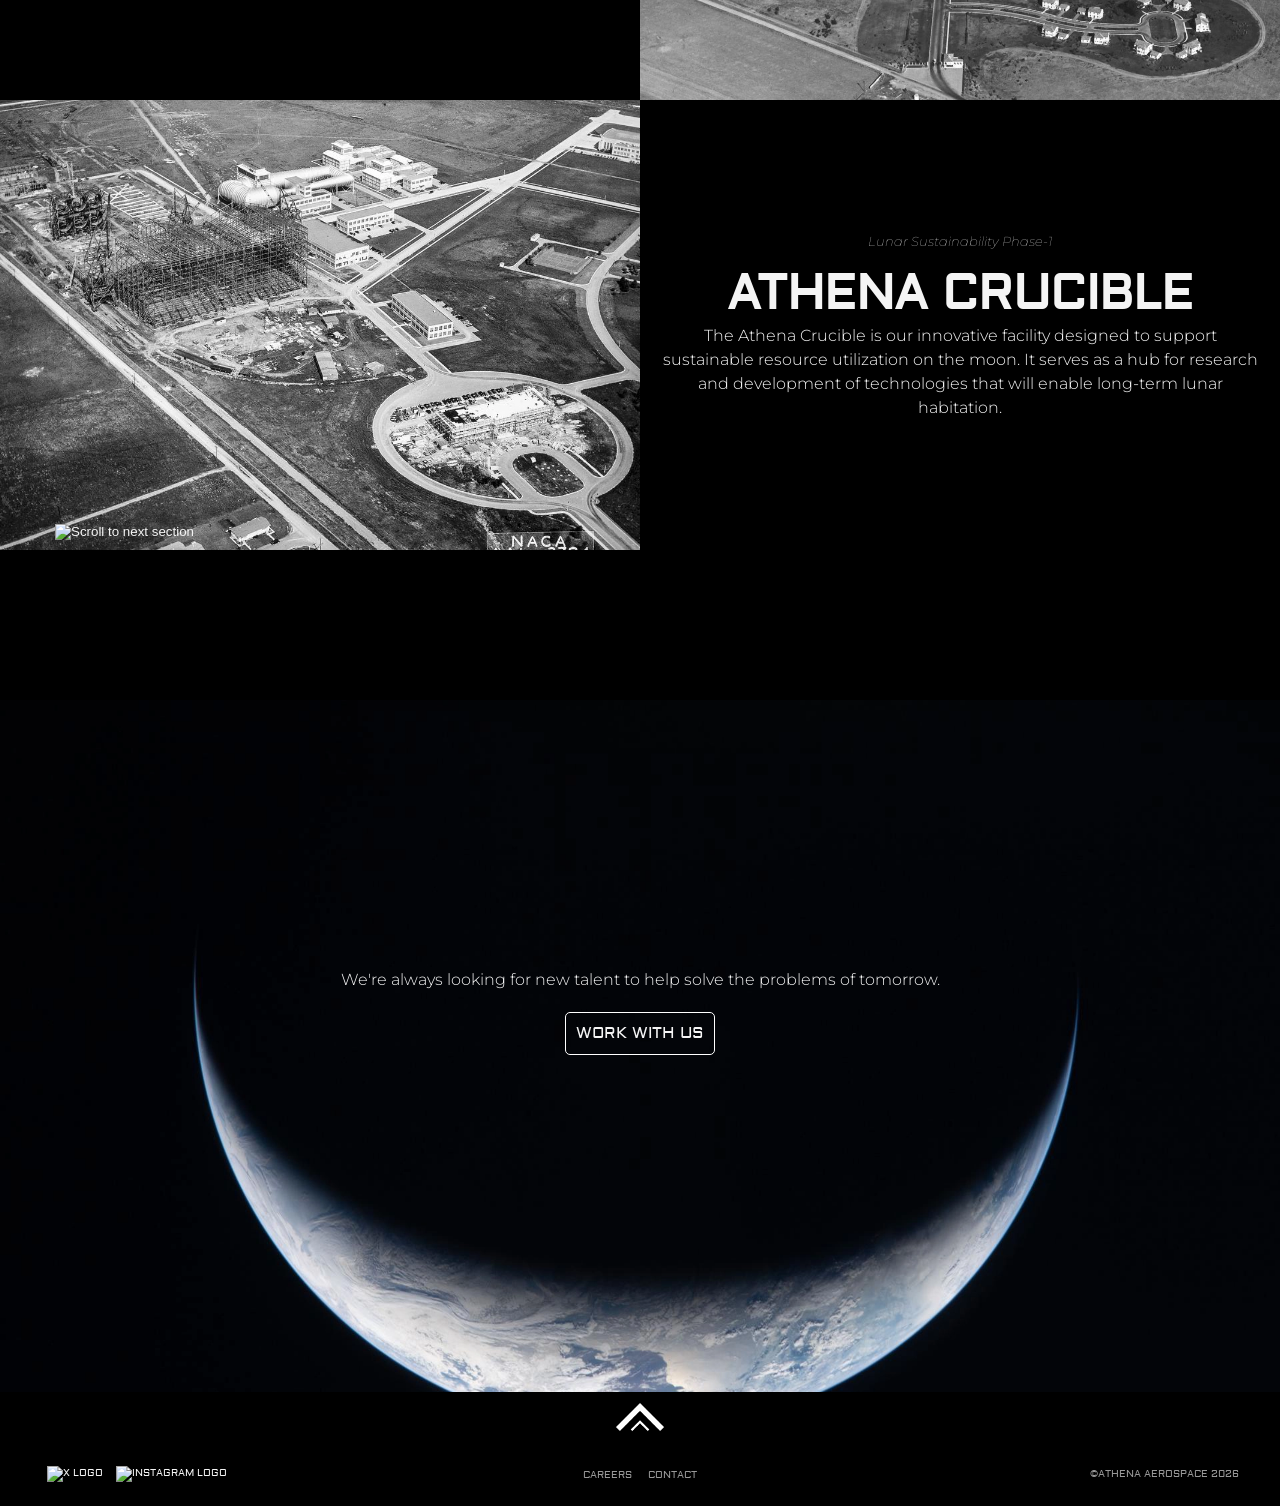
==== commit 91a4381a: "Styling - Added H1 element to index header for bolder site recognition and branding. Changed tag lin" ====
--- a/index.html
+++ b/index.html
@@ -2,26 +2,25 @@
 <html lang="en">
 
 <head>
-    <title>Project Athena</title>
+    <title>Athena Aerospace : Home</title>
     <meta charset="UTF-8">
     <meta name="viewport" content="width=device-width, initial-scale=1.0">
 
+    <link rel="stylesheet" href="assets/css/style.css">
     <link rel="stylesheet" href="assets/css/index.css">
-    <link rel="stylesheet" href="assets/css/style.css">
     <link
         href="https://fonts.googleapis.com/css2?family=Montserrat:ital,wght@0,100..900;1,100..900&family=Aldrich&display=swap"
         rel="stylesheet">
 
-
-    <meta name="author" content="Project Athena">
-    <meta name="keywords" content="">
-    <meta name="description" content="">
+    <meta name="author" content="Athena Aerospace">
+    <meta name="keywords"
+        content="athena aerospace home page, athena aerospace, aerospace, space agency, engineers, space exploration">
+    <meta name="description"
+        content="Welcome to Athena Aerospace. Pushing the limits of technology and the future of space exploration forward, for all mankind">
 
     <script src="https://kit.fontawesome.com/6f68c772bb.js" crossorigin="anonymous" defer></script>
-
     <script src="assets/js/global.js" defer></script>
     <script src="assets/js/index.js" defer></script>
-    
 
 </head>
 
@@ -72,12 +71,14 @@
 
             </div>
             <article id="header-title">
-                <h1>We're on a mission.</h1>
-                <p>The moon is our closest neighbour, yet we know so little about it. </p>
-                <p>ATHENA is here to change that.</p>
-            </article>
-            <button class="scroll-arrow-button" aria-label="Scroll to next panel"><img id="arrow-one" class="scroll-arrow" data-next-panel="panel-one"
-                    src="assets/images/scroll-arrow.png" alt="Scroll to next section"> </button>
+                <h1>Athena Aerospace</h1>
+                <h2>We're on a mission.</h2>
+                <p>We're making the future of humanity multi-planetary.</p>
+                <p>And it's happening now.</p>
+            </article>
+            <button class="scroll-arrow-button" aria-label="Scroll to next panel"><img id="arrow-one"
+                    class="scroll-arrow" data-next-panel="panel-one" src="assets/images/scroll-arrow.png"
+                    alt="Scroll to next section"> </button>
         </header>
 
         <section id="panel-one">
@@ -121,12 +122,10 @@
             <button class="scroll-arrow-button" aria-label="Scroll to next panel"><img id="arrow-three"
                     class="scroll-arrow" data-next-panel="panel-two" src="assets/images/scroll-arrow.png"
                     alt="Scroll to next section"></button>
-
-
         </section>
 
         <section id="panel-two">
-
+            <h2 class="hidden">Athena-1 base progress</h2>
             <a href="gallery.html" id="gallery-button" class="button-class">Athena Gallery <i
                     class="fa-solid fa-arrow-right"></i></a>
             <article id="panel-two-content">
@@ -140,12 +139,10 @@
             <button class="scroll-arrow-button" aria-label="Scroll to next panel"><img id="arrow-two"
                     class="scroll-arrow" data-next-panel="panel-three" src="assets/images/scroll-arrow.png"
                     alt="Scroll to next section"></button>
-
         </section>
 
         <section id="panel-three">
-
-
+            <h2 class="hidden">Current Construction Projects</h2>
             <div class="base-info" id="athena-base-image" tabindex="0">
                 <div class="info-panel">
                     <p>The main habitation module consists of living quarters, sanitation facilities, social spaces and
@@ -157,7 +154,6 @@
 
 
             </div>
-
             <div class="base-info" id="athena-base-text">
                 <article>
                     <p class="phase-text">Lunar Habitation Phase-1</p>
@@ -168,7 +164,7 @@
                 </article>
 
             </div>
-            <div class="base-info" id="athena-crucible-text" >
+            <div class="base-info" id="athena-crucible-text">
 
                 <article>
                     <p class="phase-text">Lunar Sustainability Phase-1</p>
@@ -187,12 +183,11 @@
             <button class="scroll-arrow-button" aria-label="Scroll to next panel"><img id="arrow-four"
                     class="scroll-arrow" data-next-panel="panel-four" src="assets/images/scroll-arrow.png"
                     alt="Scroll to next section"></button>
-
-
         </section>
         <section id="panel-four" aria-roledescription="presentation">
-
+            <h2 class="hidden">Careers</h2>
             <article id="panel-four-content">
+                <h2 class="hidden">View Careers at Athena Aerospace</h2>
                 <p>We're always looking for new talent to help solve the problems of tomorrow.</p>
                 <a href="careers.html" class="button-class">Work with us <i class="fa-solid fa-arrow-right"></i></a>
             </article>
@@ -204,11 +199,14 @@
         </button>
 
     </main>
+
     <footer>
         <div id="footer-content">
             <div id="social-links-holder">
-                <a href="https://www.x.com" target="_blank" rel="noopener"><img id="x-logo" src="assets/images/social-logos/x-logo.svg" alt="X Logo"></a>
-                <a href="https://www.instagram.com" target="_blank" rel="noopener"><img id="instagram-logo" src="assets/images/social-logos/instagram-logo.svg" alt="Instagram Logo"></a>
+                <a href="https://www.x.com" target="_blank" rel="noopener"><img id="x-logo"
+                        src="assets/images/social-logos/x-logo.svg" alt="X Logo"></a>
+                <a href="https://www.instagram.com" target="_blank" rel="noopener"><img id="instagram-logo"
+                        src="assets/images/social-logos/instagram-logo.svg" alt="Instagram Logo"></a>
             </div>
             <div id="footer-links">
                 <ul>
--- a/assets/css/style.css
+++ b/assets/css/style.css
@@ -1,3 +1,14 @@
+/*======================
+    VARIABLES
+=====================*/
+
+:root{
+    --primary-font-color: #F4F4F4;
+    --background-color: #000000;
+    --primary-font: "Montserrat", "Verdana", sans-serif;
+    --heading-font: "Aldrich", "Verdana", sans-serif;
+}
+
 /* =====================
    RESET
 ===================== */
@@ -5,9 +16,8 @@
     padding: 0;
     margin: 0;
     box-sizing: border-box;
-    color: #F4F4F4;
-}
-
+    color: var(--primary-font-color);
+}
 /* =====================
    BODY
 ===================== */
@@ -15,11 +25,11 @@
     margin: 0;
     padding: 0;
     min-height: 100vh;
-    background-color: black;
+    background-color: var(--background-color);
     display: flex;
     flex-direction: column;
     align-items: center;
-    font-family: "Montserrat", "Verdana", sans-serif;
+    font-family: var(--primary-font);
 }
 
 /* =====================
@@ -30,7 +40,7 @@
 h3,
 h4,
 h5 {
-    font-family: "Aldrich", "Verdana", sans-serif;
+    font-family: var(--heading-font);
     text-transform: uppercase;
 }
 
@@ -40,24 +50,14 @@
 }
 
 p {
-    font-family: "Montserrat", "Verdana", sans-serif;
+    font-family: var(--primary-font);
     line-height: 1.5rem;
     font-weight: 300;
     margin: 0;
 }
 
 a {
-    color: #F4F4F4;
-}
-
-blockquote {
-    font-family: "Work Sans", "Verdana", sans-serif;
-    font-size: 1rem;
-}
-
-blockquote > footer {
-    background: none;
-    text-align: right;
+    color: var(--primary-font-color)
 }
 button {
     cursor: pointer;
@@ -109,7 +109,7 @@
     justify-content: space-between;
     align-items: center;
     padding: 20px;
-    font-family: "Aldrich", "Verdana", sans-serif;
+    font-family: var(--heading-font);
     text-transform: uppercase;
     z-index: 80;
 }
@@ -144,7 +144,7 @@
     text-decoration: none;
     padding: 10px;
     font-size: 1rem;
-    font-family: "Aldrich", "Verdana", sans-serif;
+    font-family: var(--heading-font);
     text-transform: uppercase;
     transition: 0.5s;
 }
@@ -187,13 +187,13 @@
     text-decoration: none;
     text-transform: uppercase;
     font-size: 1rem;
-    font-family: "Aldrich", "Verdana", sans-serif;
+    font-family: var(--heading-font);
     margin: 20px;
     transition: 0.6s;
 }
 
 .button-class:visited {
-    color: #F4F4F4;
+    color: var(--primary-font-color);
 }
 
 .button-class:hover, .button-class:focus-visible {
@@ -210,7 +210,7 @@
     max-width: 1440px;
     background-color: black;
     padding: 10px 0;
-    font-family: "Aldrich", "Verdana", sans-serif;
+    font-family: var(--heading-font);
     font-size: 0.8rem;
     text-align: center;
     text-transform: uppercase;
@@ -273,7 +273,7 @@
 }
 footer p{
     color:rgb(152, 152, 152);
-    font-family: "Aldrich", "Verdana", sans-serif;
+    font-family: var(--heading-font);
 
 }
 
--- a/assets/css/index.css
+++ b/assets/css/index.css
@@ -3,7 +3,7 @@
 ===================== */
 header {
     background-image: url("../images/large-moon.webp");
-    background-color: black;
+    background-color: var(--background-color);
     background-size: cover;
     height: 100vh;
     min-height: 560px;
@@ -27,9 +27,14 @@
 }
 
 #header-title>h1 {
-    font-size: 3.5rem;
+    font-size: 2.8rem;
+    line-height:2.8rem;
     margin-bottom: 0;
-    line-height: 60px;
+}
+#header-title>h2 {
+    font-size: 1.5rem;
+    line-height:1.5rem;
+    margin-bottom: 0;
 }
 
 #header-title>h3 {
@@ -86,11 +91,13 @@
 #base-two-location-circle:hover {
     scale: 1.5;
 }
+
 #base-one-location-circle:focus-visible,
-#base-two-location-circle:focus-visible{
+#base-two-location-circle:focus-visible {
     scale: 1.5;
-    background-color:rgb(255, 255, 219);
-}
+    background-color: rgb(255, 255, 219);
+}
+
 .base-details {
     position: absolute;
     width: max-content;
@@ -125,12 +132,14 @@
     bottom: 0;
     left: 50px;
     z-index: 50;
-    border-radius:10px;
-    padding:0 5px;
-}
-.scroll-arrow-button:focus-visible{
+    border-radius: 10px;
+    padding: 0 5px;
+}
+
+.scroll-arrow-button:focus-visible {
     background-color: rgb(77, 77, 77);
 }
+
 .scroll-arrow {
     text-align: center;
     margin: auto;
@@ -152,9 +161,11 @@
     position: relative;
     left: 0;
 }
-#footer-up-arrow:focus-visible{
+
+#footer-up-arrow:focus-visible {
     background-color: rgb(77, 77, 77);
 }
+
 #footer-up-arrow img {
     max-width: 50px;
 }
@@ -177,7 +188,8 @@
 
 #panel-one,
 #panel-two,
-#panel-three, #panel-four {
+#panel-three,
+#panel-four {
     margin-top: 50px;
 
 }
@@ -186,7 +198,7 @@
    PANEL ONE (KENNEDY)
 ===================== */
 #panel-one {
-    background-color: black;
+    background-color: var(--background-color);
     height: 100svh;
     overflow: hidden;
     position: relative;
@@ -263,10 +275,12 @@
     border-radius: 5px;
     background: #000000;
 }
-#video-playback-toggle-button:focus-visible{
-    background-color:rgb(178, 178, 178);
-    
-}
+
+#video-playback-toggle-button:focus-visible {
+    background-color: rgb(178, 178, 178);
+
+}
+
 #video-playback-toggle-button.pressed-control {
     background-color: rgba(255, 255, 255, 1);
     color: black;
@@ -284,12 +298,14 @@
     text-align: center;
     font-size: 1rem;
     text-transform: uppercase;
-    font-family: "Aldrich", "Verdana", sans-serif;
+    font-family: var(--heading-font);
     margin: 10px 0;
 }
-.video-control-class:focus-visible{
-    background-color:#d0d0d0;
-}
+
+.video-control-class:focus-visible {
+    background-color: #d0d0d0;
+}
+
 #video-controls.hidden {
     display: none;
 }
@@ -315,7 +331,7 @@
 #skip-text,
 #volume-plus,
 #volume-minus {
-    font-family: "Aldrich", "Verdana", sans-serif;
+    font-family: var(--heading-font);
     font-size: 300%;
 }
 
@@ -339,7 +355,7 @@
 #panel-two {
     background-image: url("../images/moon-construction.webp");
     background-position: center top;
-    background-color: black;
+    background-color: var(--background-color);
     background-size: cover;
     height: 100svh;
     background-repeat: no-repeat;
@@ -370,7 +386,7 @@
    PANEL THREE
 ===================== */
 #panel-three {
-    background-color: black;
+    background-color: var(--background-color);
     display: flex;
     flex-direction: row;
     flex-wrap: wrap;
@@ -426,6 +442,7 @@
     position: relative;
 
 }
+
 .info-panel {
     background-color: white;
     color: black;
@@ -447,6 +464,7 @@
     right: -50%;
     text-align: left;
 }
+
 #athena-base-image:focus-visible .info-panel,
 #athena-base-image:hover .info-panel {
     right: 0;
@@ -456,6 +474,7 @@
     left: -50%;
     text-align: right;
 }
+
 #athena-crucible-image:focus-visible .info-panel,
 #athena-crucible-image:hover .info-panel {
     left: 0;
@@ -473,7 +492,7 @@
 ===================== */
 #panel-four {
     background-image: url("../images/earth-sliver.webp");
-    background-color: black;
+    background-color: var(--background-color);
     background-size: cover;
     min-height: 88svh;
     background-repeat: no-repeat;
@@ -541,8 +560,13 @@
 ===================== */
 @media (min-width: 768px) {
     #header-title>h1 {
-        font-size: 5rem;
-        line-height: 5rem;
+        font-size: 6rem;
+        line-height: 6rem;
+    }
+
+    #header-title>h2 {
+        font-size: 3rem;
+        line-height: 3rem;
     }
 
     #panel-four-content {
@@ -583,7 +607,7 @@
 
     #arrow-five {
         display: none;
-      
+
     }
 }
 
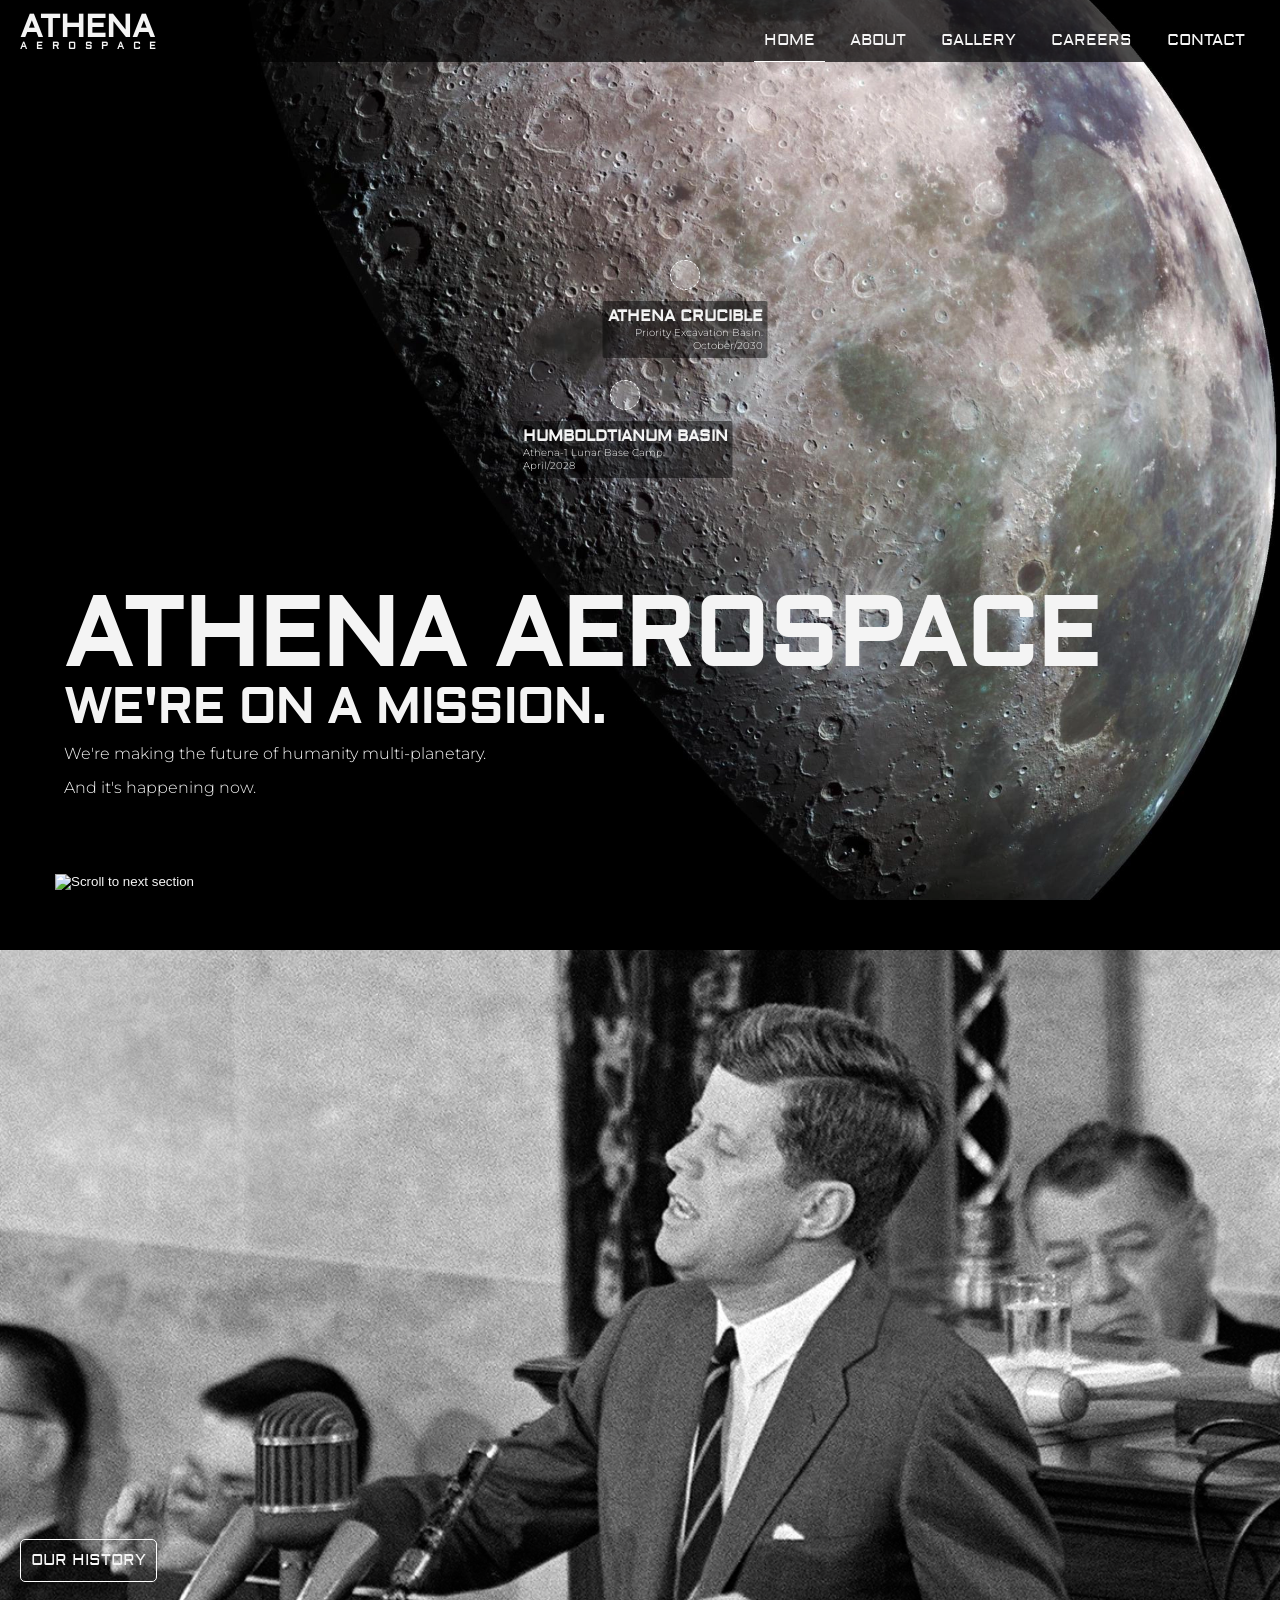
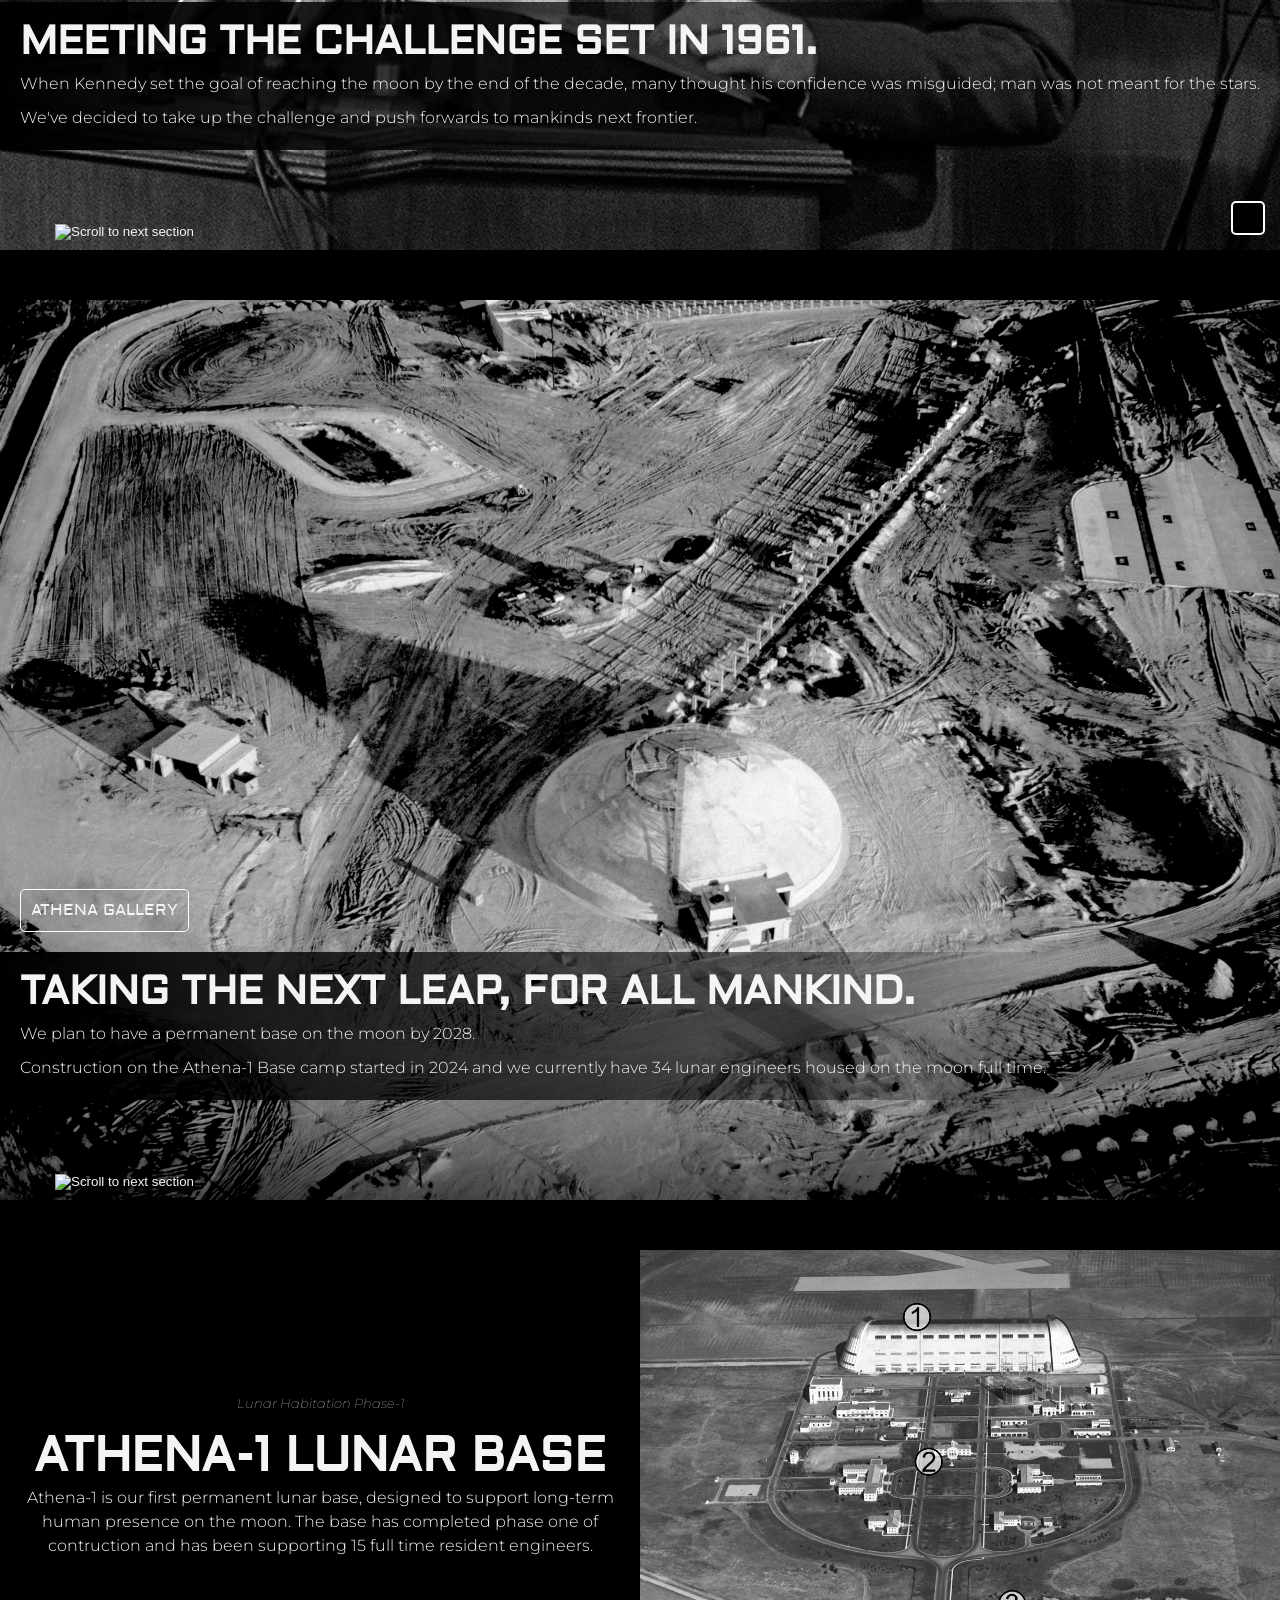
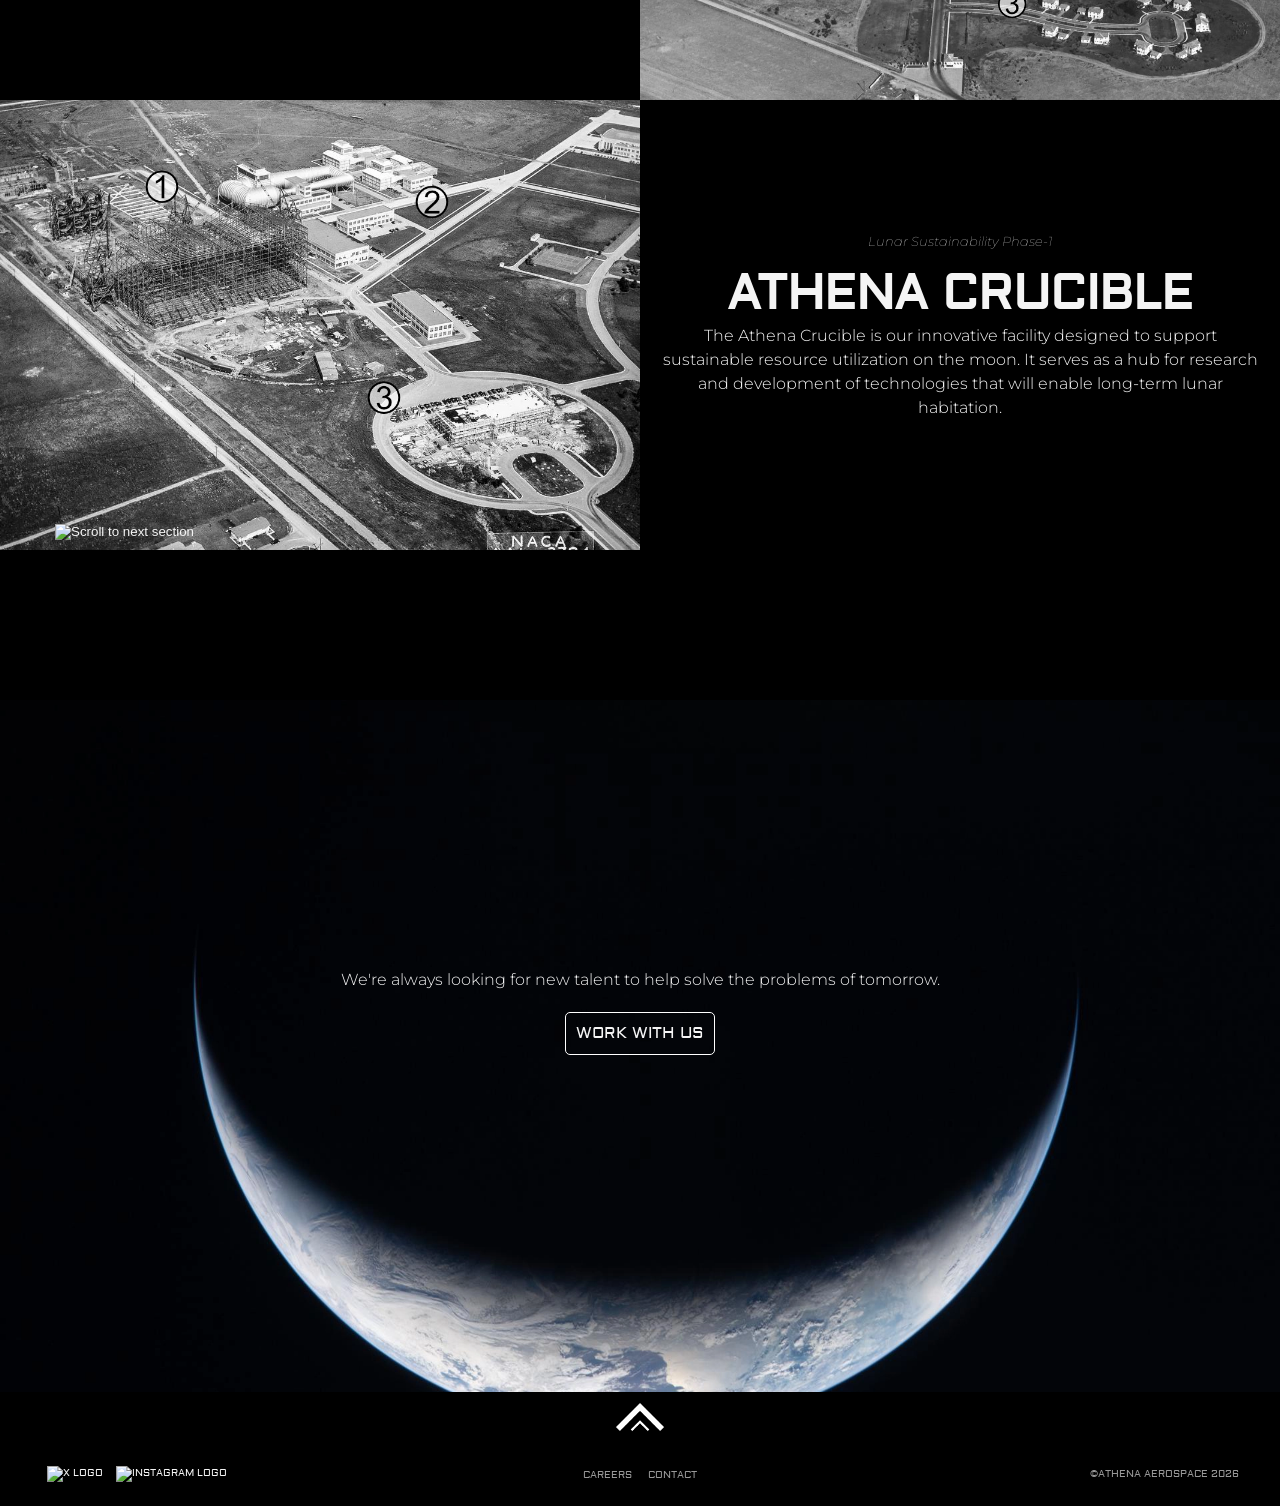
==== commit c7e5791e: "Feature complete - Added detailed info about base images and updated images with added numbering" ====
--- a/index.html
+++ b/index.html
@@ -144,9 +144,22 @@
         <section id="panel-three">
             <h2 class="hidden">Current Construction Projects</h2>
             <div class="base-info" id="athena-base-image" tabindex="0">
+                <div class="tap-indicator"><i class="fa-regular fa-hand-pointer"></i> </div>
+
                 <div class="info-panel">
-                    <p>The main habitation module consists of living quarters, sanitation facilities, social spaces and
-                        exercise areas.</p>
+                    <ol class="overlay-details-list">
+                        <li>The main habitation module consists of living quarters, sanitation facilities, social spaces
+                            and
+                            exercise areas.</li>
+                        <li>Mission control is housed in Coopers Perch, the central administration building that will
+                            coordinate all launches from the moons surface.</li>
+                        <li>"The Suburbs", as our engineers have named it, is the outer collection of hab units that
+                            will, in future, house the families of our
+                            committed "Frontier" team. This team will be the first to commit to living full time on the
+                            moon for the foreseeable future.
+                        </li>
+                    </ol>
+
                 </div>
                 <button id="optional-arrow" class="scroll-arrow-button" aria-label="Scroll to next panel"><img
                         id="arrow-five" class="scroll-arrow" data-next-panel="athena-crucible-text"
@@ -175,9 +188,20 @@
                 </article>
             </div>
             <div class="base-info" id="athena-crucible-image" tabindex="0">
+                <div class="tap-indicator"><i class="fa-regular fa-hand-pointer"></i> </div>
+
                 <div class="info-panel">
-                    <p>The Athena Crucible is our future mining facility that will help to sustain industry on the moon.
-                        Plans include resource export, sending rare minerals back to Earth.</p>
+                    <ol class="overlay-details-list">
+                        <li>The Athena Crucible is our future mining facility that will help to sustain industry on the
+                            moon.
+                            Plans include resource export, sending rare minerals back to Earth.</li>
+                        <li>Initial construction has been completed on the administration infrastructure surrounding the
+                            facility. These buildings will house geologists and astro-mineralists to help discover
+                            what's hidden under the moons surface</li>
+                        <li> The transport loop will allow easy transfer of materials between Athena Base and the
+                            Crucible, effectively creating a roundabout for haulers to easily navigate.</li>
+                    </ol>
+
                 </div>
             </div>
             <button class="scroll-arrow-button" aria-label="Scroll to next panel"><img id="arrow-four"
--- a/assets/css/style.css
+++ b/assets/css/style.css
@@ -1,8 +1,15 @@
+/*
+* Prefixed by https://autoprefixer.github.io
+* PostCSS: v8.5.15,
+* Autoprefixer: v10.5.0
+* Browsers: last 4 version
+*/
+
 /*======================
     VARIABLES
 =====================*/
 
-:root{
+:root {
     --primary-font-color: #F4F4F4;
     --background-color: #000000;
     --primary-font: "Montserrat", "Verdana", sans-serif;
@@ -15,9 +22,11 @@
 * {
     padding: 0;
     margin: 0;
+    -webkit-box-sizing: border-box;
     box-sizing: border-box;
     color: var(--primary-font-color);
 }
+
 /* =====================
    BODY
 ===================== */
@@ -26,8 +35,15 @@
     padding: 0;
     min-height: 100vh;
     background-color: var(--background-color);
+    display: -webkit-box;
+    display: -ms-flexbox;
     display: flex;
+    -webkit-box-orient: vertical;
+    -webkit-box-direction: normal;
+    -ms-flex-direction: column;
     flex-direction: column;
+    -webkit-box-align: center;
+    -ms-flex-align: center;
     align-items: center;
     font-family: var(--primary-font);
 }
@@ -59,6 +75,7 @@
 a {
     color: var(--primary-font-color)
 }
+
 button {
     cursor: pointer;
     background: none;
@@ -70,14 +87,17 @@
    LAYOUT
 ===================== */
 main {
+    -webkit-box-flex: 1;
+    -ms-flex: 1;
     flex: 1;
     max-width: 1440px;
     margin: auto;
-    width:100%;
-}
-header{
-    width:100%;
-    max-width:1440px;
+    width: 100%;
+}
+
+header {
+    width: 100%;
+    max-width: 1440px;
 }
 
 /* =====================
@@ -105,8 +125,14 @@
     width: 100vw;
     max-width: 1440px;
     margin: auto;
+    display: -webkit-box;
+    display: -ms-flexbox;
     display: flex;
+    -webkit-box-pack: justify;
+    -ms-flex-pack: justify;
     justify-content: space-between;
+    -webkit-box-align: center;
+    -ms-flex-align: center;
     align-items: center;
     padding: 20px;
     font-family: var(--heading-font);
@@ -114,12 +140,14 @@
     z-index: 80;
 }
 
-nav > a {
+nav>a {
     text-decoration: none;
 }
-#nav-logo:focus-visible{
+
+#nav-logo:focus-visible {
     background-color: rgb(77, 77, 77);
 }
+
 #navigation {
     width: 100%;
     position: absolute;
@@ -133,7 +161,7 @@
     display: block;
 }
 
-#navigation > ul {
+#navigation>ul {
     list-style: none;
     margin-bottom: 0;
 }
@@ -146,6 +174,7 @@
     font-size: 1rem;
     font-family: var(--heading-font);
     text-transform: uppercase;
+    -webkit-transition: 0.5s;
     transition: 0.5s;
 }
 
@@ -158,9 +187,11 @@
     background-color: rgba(255, 255, 255, 1);
     color: black;
 }
-nav a:focus-visible{
+
+nav a:focus-visible {
     background-color: rgb(77, 77, 77);
 }
+
 #mobile-nav-toggle {
     font-size: 200%;
 }
@@ -168,12 +199,14 @@
 a.active-link::before {
     content: "> ";
 }
-nav h3{
+
+nav h3 {
     font-size: .6rem;
     letter-spacing: 9px;
     text-align: center;
     margin-top: -6px;
 }
+
 /* =====================
    BUTTONS
 ===================== */
@@ -189,6 +222,7 @@
     font-size: 1rem;
     font-family: var(--heading-font);
     margin: 20px;
+    -webkit-transition: 0.6s;
     transition: 0.6s;
 }
 
@@ -196,7 +230,8 @@
     color: var(--primary-font-color);
 }
 
-.button-class:hover, .button-class:focus-visible {
+.button-class:hover,
+.button-class:focus-visible {
     background-color: rgba(255, 255, 255, 1);
     color: black;
 }
@@ -234,20 +269,29 @@
 }
 
 #footer-content {
+    display: -webkit-box;
+    display: -ms-flexbox;
     display: flex;
+    -webkit-box-orient: horizontal;
+    -webkit-box-direction: normal;
+    -ms-flex-flow: row wrap;
     flex-flow: row wrap;
+    -webkit-box-pack: space-evenly;
+    -ms-flex-pack: space-evenly;
     justify-content: space-evenly;
+    -webkit-box-align: center;
+    -ms-flex-align: center;
     align-items: center;
     margin: 10px;
     gap: 10px;
 }
 
-#footer-content > div {
+#footer-content>div {
     width: 100%;
     font-size: 80%;
 }
 
-#footer-links > ul {
+#footer-links>ul {
     padding: 0;
 }
 
@@ -261,18 +305,22 @@
     vertical-align: middle;
     margin: 0 5px;
 }
+
 #x-logo {
     width: 20px;
 }
-#instagram-logo{
-    width:30px;
-}
+
+#instagram-logo {
+    width: 30px;
+}
+
 #copyright-holder {
     text-align: center;
     padding-right: 10px;
 }
-footer p{
-    color:rgb(152, 152, 152);
+
+footer p {
+    color: rgb(152, 152, 152);
     font-family: var(--heading-font);
 
 }
@@ -285,7 +333,7 @@
         gap: 20px;
     }
 
-    #footer-content > div {
+    #footer-content>div {
         width: 30%;
     }
 
@@ -300,13 +348,19 @@
 
 @media only screen and (min-width: 1024px) {
     nav {
+        -webkit-box-align: end;
+        -ms-flex-align: end;
         align-items: end;
+        -webkit-box-pack: justify;
+        -ms-flex-pack: justify;
         justify-content: space-between;
         padding: 0 20px;
     }
-    #nav-logo{
-        margin:10px 0;
-    }
+
+    #nav-logo {
+        margin: 10px 0;
+    }
+
     #navigation {
         width: unset;
         position: static;
@@ -316,7 +370,7 @@
         display: block;
     }
 
-    #navigation > ul {
+    #navigation>ul {
         list-style: none;
     }
 
--- a/assets/css/index.css
+++ b/assets/css/index.css
@@ -1,3 +1,10 @@
+/*
+* Prefixed by https://autoprefixer.github.io
+* PostCSS: v8.5.15,
+* Autoprefixer: v10.5.0
+* Browsers: last 4 version
+*/
+
 /* =====================
    HEADER
 ===================== */
@@ -10,30 +17,49 @@
     background-position: center;
     position: relative;
     z-index: 1;
-    display: flex;
+    display: -webkit-box;
+    display: -ms-flexbox;
+    display: flex;
+    -webkit-box-pack: center;
+    -ms-flex-pack: center;
     justify-content: center;
+    -webkit-box-align: end;
+    -ms-flex-align: end;
     align-items: end;
+    -webkit-box-orient: horizontal;
+    -webkit-box-direction: normal;
+    -ms-flex-direction: row;
     flex-direction: row;
     padding: 0 5%;
 }
 
 #header-title {
-    display: flex;
+    display: -webkit-box;
+    display: -ms-flexbox;
+    display: flex;
+    -webkit-box-orient: vertical;
+    -webkit-box-direction: normal;
+    -ms-flex-direction: column;
     flex-direction: column;
+    -webkit-box-align: start;
+    -ms-flex-align: start;
     align-items: flex-start;
     margin-bottom: 100px;
     width: 288px;
+    -webkit-box-flex: 1;
+    -ms-flex: 1;
     flex: 1;
 }
 
 #header-title>h1 {
     font-size: 2.8rem;
-    line-height:2.8rem;
+    line-height: 2.8rem;
     margin-bottom: 0;
 }
+
 #header-title>h2 {
     font-size: 1.5rem;
-    line-height:1.5rem;
+    line-height: 1.5rem;
     margin-bottom: 0;
 }
 
@@ -76,13 +102,17 @@
 
 #base-one-location-circle,
 #base-two-location-circle {
+    -webkit-transform-origin: center;
+    -ms-transform-origin: center;
     transform-origin: center;
     width: 30px;
     height: 30px;
     border-radius: 50%;
     background: rgba(255, 255, 255, .3);
     border: 1px dashed white;
+    -webkit-animation: rotateLocator 12s infinite linear;
     animation: rotateLocator 12s infinite linear;
+    -webkit-transition: .8s;
     transition: .8s;
     cursor: pointer;
 }
@@ -100,6 +130,8 @@
 
 .base-details {
     position: absolute;
+    width: -webkit-max-content;
+    width: -moz-max-content;
     width: max-content;
     margin-top: 8px;
     background: #0000007d;
@@ -114,12 +146,26 @@
     line-height: .8rem;
 }
 
+@-webkit-keyframes rotateLocator {
+    0% {
+        -webkit-transform: rotateZ(0deg);
+        transform: rotateZ(0deg);
+    }
+
+    100% {
+        -webkit-transform: rotateZ(360deg);
+        transform: rotateZ(360deg);
+    }
+}
+
 @keyframes rotateLocator {
     0% {
+        -webkit-transform: rotateZ(0deg);
         transform: rotateZ(0deg);
     }
 
     100% {
+        -webkit-transform: rotateZ(360deg);
         transform: rotateZ(360deg);
     }
 }
@@ -144,8 +190,11 @@
     text-align: center;
     margin: auto;
     padding: 10px 0;
+    -webkit-animation-name: slideArrow;
     animation-name: slideArrow;
+    -webkit-animation-iteration-count: infinite;
     animation-iteration-count: infinite;
+    -webkit-animation-duration: 2s;
     animation-duration: 2s;
     z-index: 70;
     width: 50px;
@@ -156,7 +205,11 @@
 }
 
 #footer-up-arrow.scroll-arrow {
-    display: flex;
+    display: -webkit-box;
+    display: -ms-flexbox;
+    display: flex;
+    -webkit-box-pack: center;
+    -ms-flex-pack: center;
     justify-content: center;
     position: relative;
     left: 0;
@@ -168,6 +221,22 @@
 
 #footer-up-arrow img {
     max-width: 50px;
+}
+
+@-webkit-keyframes slideArrow {
+    0% {
+        bottom: 5px;
+        opacity: 0;
+    }
+
+    50% {
+        opacity: 1;
+    }
+
+    100% {
+        bottom: 0;
+        opacity: 0;
+    }
 }
 
 @keyframes slideArrow {
@@ -202,9 +271,18 @@
     height: 100svh;
     overflow: hidden;
     position: relative;
-    display: flex;
+    display: -webkit-box;
+    display: -ms-flexbox;
+    display: flex;
+    -webkit-box-pack: end;
+    -ms-flex-pack: end;
     justify-content: end;
+    -webkit-box-orient: vertical;
+    -webkit-box-direction: normal;
+    -ms-flex-direction: column;
     flex-direction: column;
+    -webkit-box-align: start;
+    -ms-flex-align: start;
     align-items: flex-start;
 }
 
@@ -213,8 +291,11 @@
     min-height: 100%;
     top: 0;
     left: 50%;
+    -webkit-transform: translateX(-50%);
+    -ms-transform: translateX(-50%);
     transform: translateX(-50%);
     z-index: 1;
+    -o-object-fit: cover;
     object-fit: cover;
 }
 
@@ -226,18 +307,30 @@
     background-image: url("../images/kennedy.webp");
     background-position: center;
     background-size: cover;
+    -webkit-transition: .9s;
     transition: .9s;
 }
 
 #kennedy-reference-content {
     padding: 20px;
-    display: flex;
+    display: -webkit-box;
+    display: -ms-flexbox;
+    display: flex;
+    -webkit-box-orient: vertical;
+    -webkit-box-direction: normal;
+    -ms-flex-direction: column;
     flex-direction: column;
+    -webkit-box-align: start;
+    -ms-flex-align: start;
     align-items: flex-start;
     margin-bottom: 100px;
+    width: -webkit-fit-content;
+    width: -moz-fit-content;
     width: fit-content;
+    background: -webkit-gradient(linear, left top, right top, from(rgba(0, 0, 0, 1)), color-stop(76%, rgba(0, 0, 0, 0.46)), to(rgba(0, 0, 0, 0)));
     background: linear-gradient(90deg, rgba(0, 0, 0, 1) 0%, rgba(0, 0, 0, 0.46) 76%, rgba(0, 0, 0, 0) 100%);
     z-index: 4;
+    -webkit-transition: 1s;
     transition: 1s;
 }
 
@@ -248,6 +341,7 @@
 
 #kennedy-button {
     z-index: 4;
+    -webkit-transition: 1.8s;
     transition: 1.8s;
 }
 
@@ -256,13 +350,21 @@
     position: absolute;
     right: 15px;
     bottom: 15px;
+    -webkit-transition: 1s;
     transition: 1s;
 }
 
 #video-controls {
     z-index: 4;
-    display: flex;
+    display: -webkit-box;
+    display: -ms-flexbox;
+    display: flex;
+    -webkit-box-orient: vertical;
+    -webkit-box-direction: normal;
+    -ms-flex-direction: column;
     flex-direction: column;
+    -webkit-box-align: center;
+    -ms-flex-align: center;
     align-items: center;
     background: #000000;
     border-radius: 10px 10px 0 0;
@@ -294,6 +396,7 @@
     border: 1px solid white;
     border-radius: 5px;
     background-color: rgba(255, 255, 255, 0);
+    -webkit-transition: 0.6s;
     transition: 0.6s;
     text-align: center;
     font-size: 1rem;
@@ -312,6 +415,8 @@
 
 #controls-feedback-overlay {
     position: absolute;
+    display: -webkit-box;
+    display: -ms-flexbox;
     display: flex;
     left: 0;
     top: 0;
@@ -320,11 +425,16 @@
     z-index: 2;
     opacity: 0;
     background-color: rgba(0, 0, 0, 0.7);
+    -webkit-box-pack: center;
+    -ms-flex-pack: center;
     justify-content: center;
+    -webkit-box-align: center;
+    -ms-flex-align: center;
     align-items: center;
 }
 
 .overlay-animation {
+    -webkit-animation: video-overlay 1.2s;
     animation: video-overlay 1.2s;
 }
 
@@ -333,6 +443,20 @@
 #volume-minus {
     font-family: var(--heading-font);
     font-size: 300%;
+}
+
+@-webkit-keyframes video-overlay {
+    0% {
+        opacity: 0;
+    }
+
+    50% {
+        opacity: 1;
+    }
+
+    100% {
+        opacity: 0;
+    }
 }
 
 @keyframes video-overlay {
@@ -360,9 +484,18 @@
     height: 100svh;
     background-repeat: no-repeat;
     position: relative;
-    display: flex;
+    display: -webkit-box;
+    display: -ms-flexbox;
+    display: flex;
+    -webkit-box-orient: vertical;
+    -webkit-box-direction: normal;
+    -ms-flex-direction: column;
     flex-direction: column;
+    -webkit-box-align: start;
+    -ms-flex-align: start;
     align-items: flex-start;
+    -webkit-box-pack: end;
+    -ms-flex-pack: end;
     justify-content: end;
     overflow: hidden;
 }
@@ -374,11 +507,21 @@
 
 #panel-two-content {
     padding: 20px;
-    display: flex;
+    display: -webkit-box;
+    display: -ms-flexbox;
+    display: flex;
+    -webkit-box-orient: vertical;
+    -webkit-box-direction: normal;
+    -ms-flex-direction: column;
     flex-direction: column;
+    -webkit-box-align: start;
+    -ms-flex-align: start;
     align-items: flex-start;
     margin-bottom: 100px;
+    width: -webkit-fit-content;
+    width: -moz-fit-content;
     width: fit-content;
+    background: -webkit-gradient(linear, left top, right top, from(rgba(0, 0, 0, 1)), color-stop(76%, rgba(0, 0, 0, 0.46)), to(rgba(0, 0, 0, 0)));
     background: linear-gradient(90deg, rgba(0, 0, 0, 1) 0%, rgba(0, 0, 0, 0.46) 76%, rgba(0, 0, 0, 0) 100%);
 }
 
@@ -387,20 +530,33 @@
 ===================== */
 #panel-three {
     background-color: var(--background-color);
-    display: flex;
+    display: -webkit-box;
+    display: -ms-flexbox;
+    display: flex;
+    -webkit-box-orient: horizontal;
+    -webkit-box-direction: normal;
+    -ms-flex-direction: row;
     flex-direction: row;
+    -ms-flex-wrap: wrap;
     flex-wrap: wrap;
     position: relative;
 }
 
 #panel-three .base-info {
+    -ms-flex-preferred-size: 100%;
     flex-basis: 100%;
-    height: 50svh;
+    min-height: 50svh;
     font-weight: bold;
     text-align: center;
     overflow: hidden;
-    display: flex;
+    display: -webkit-box;
+    display: -ms-flexbox;
+    display: flex;
+    -webkit-box-pack: center;
+    -ms-flex-pack: center;
     justify-content: center;
+    -webkit-box-align: center;
+    -ms-flex-align: center;
     align-items: center;
 }
 
@@ -416,12 +572,25 @@
     padding: 20px;
 }
 
+.tap-indicator {
+    position: absolute;
+    left: 10px;
+    top: 10px;
+    animation-name: slideArrow;
+    animation-iteration-count: infinite;
+    animation-duration: 3s;
+}
+
 #athena-base-text {
+    -webkit-box-ordinal-group: 1;
+    -ms-flex-order: 0;
     order: 0;
     padding-top: 90px;
 }
 
 #athena-base-image {
+    -webkit-box-ordinal-group: 2;
+    -ms-flex-order: 1;
     order: 1;
     background: url("../images/athena-base.webp") #000000;
     background-size: cover;
@@ -430,11 +599,15 @@
 }
 
 #athena-crucible-text {
+    -webkit-box-ordinal-group: 3;
+    -ms-flex-order: 2;
     order: 2;
     padding-top: 90px;
 }
 
 #athena-crucible-image {
+    -webkit-box-ordinal-group: 4;
+    -ms-flex-order: 3;
     order: 3;
     background: url("../images/mining-site.webp") #000000;
     background-size: cover;
@@ -450,14 +623,22 @@
     height: 100%;
     width: 50%;
     position: absolute;
-    display: flex;
+    display: -webkit-box;
+    display: -ms-flexbox;
+    display: flex;
+    -webkit-box-align: center;
+    -ms-flex-align: center;
     align-items: center;
+    -webkit-transition: 1s;
     transition: 1s;
     font-size: .8rem;
 }
 
-.info-panel>p {
+.info-panel li {
     color: black;
+    margin: 10px;
+    font-weight: 400;
+    font-size: .6rem;
 }
 
 #athena-base-image .info-panel {
@@ -473,6 +654,10 @@
 #athena-crucible-image .info-panel {
     left: -50%;
     text-align: right;
+}
+
+#athena-crucible-image li {
+    text-align: left;
 }
 
 #athena-crucible-image:focus-visible .info-panel,
@@ -496,9 +681,18 @@
     background-size: cover;
     min-height: 88svh;
     background-repeat: no-repeat;
-    display: flex;
+    display: -webkit-box;
+    display: -ms-flexbox;
+    display: flex;
+    -webkit-box-orient: vertical;
+    -webkit-box-direction: normal;
+    -ms-flex-direction: column;
     flex-direction: column;
+    -webkit-box-pack: center;
+    -ms-flex-pack: center;
     justify-content: center;
+    -webkit-box-align: center;
+    -ms-flex-align: center;
     align-items: center;
     background-position-x: center;
     background-position-y: 100px;
@@ -507,8 +701,15 @@
 #panel-four-content {
     margin-top: 100px;
     padding: 20px;
-    display: flex;
+    display: -webkit-box;
+    display: -ms-flexbox;
+    display: flex;
+    -webkit-box-orient: vertical;
+    -webkit-box-direction: normal;
+    -ms-flex-direction: column;
     flex-direction: column;
+    -webkit-box-align: center;
+    -ms-flex-align: center;
     align-items: center;
     max-width: 90%;
 }
@@ -534,21 +735,29 @@
 }
 
 .slide-out-x {
+    -webkit-transform: translateX(-100%);
+    -ms-transform: translateX(-100%);
     transform: translateX(-100%);
     opacity: 0;
 }
 
 .slide-in-x {
+    -webkit-transform: translateX(0);
+    -ms-transform: translateX(0);
     transform: translateX(0);
     opacity: 1;
 }
 
 .slide-out-y {
+    -webkit-transform: translateY(-100%);
+    -ms-transform: translateY(-100%);
     transform: translateY(-100%);
     opacity: 0;
 }
 
 .slide-in-y {
+    -webkit-transform: translateY(0);
+    -ms-transform: translateY(0);
     transform: translateY(0);
     opacity: 1;
 }
@@ -580,28 +789,39 @@
     }
 
     #panel-four {
+        -webkit-box-pack: center;
+        -ms-flex-pack: center;
         justify-content: center;
     }
 
     #panel-three .base-info {
+        -ms-flex-preferred-size: 50%;
         flex-basis: 50%;
     }
 
     #athena-base-text {
+        -webkit-box-ordinal-group: 1;
+        -ms-flex-order: 0;
         order: 0;
         padding-top: 0;
     }
 
     #athena-base-image {
+        -webkit-box-ordinal-group: 2;
+        -ms-flex-order: 1;
         order: 1;
     }
 
     #athena-crucible-text {
+        -webkit-box-ordinal-group: 4;
+        -ms-flex-order: 3;
         order: 3;
         padding-top: 0;
     }
 
     #athena-crucible-image {
+        -webkit-box-ordinal-group: 3;
+        -ms-flex-order: 2;
         order: 2;
     }
 
@@ -615,4 +835,12 @@
     #panel-four {
         background-position-y: -100px;
     }
+
+    .info-panel li {
+        color: black;
+        margin: 25px 10px;
+        font-weight: 400;
+        font-size: .8rem;
+    }
+
 }
